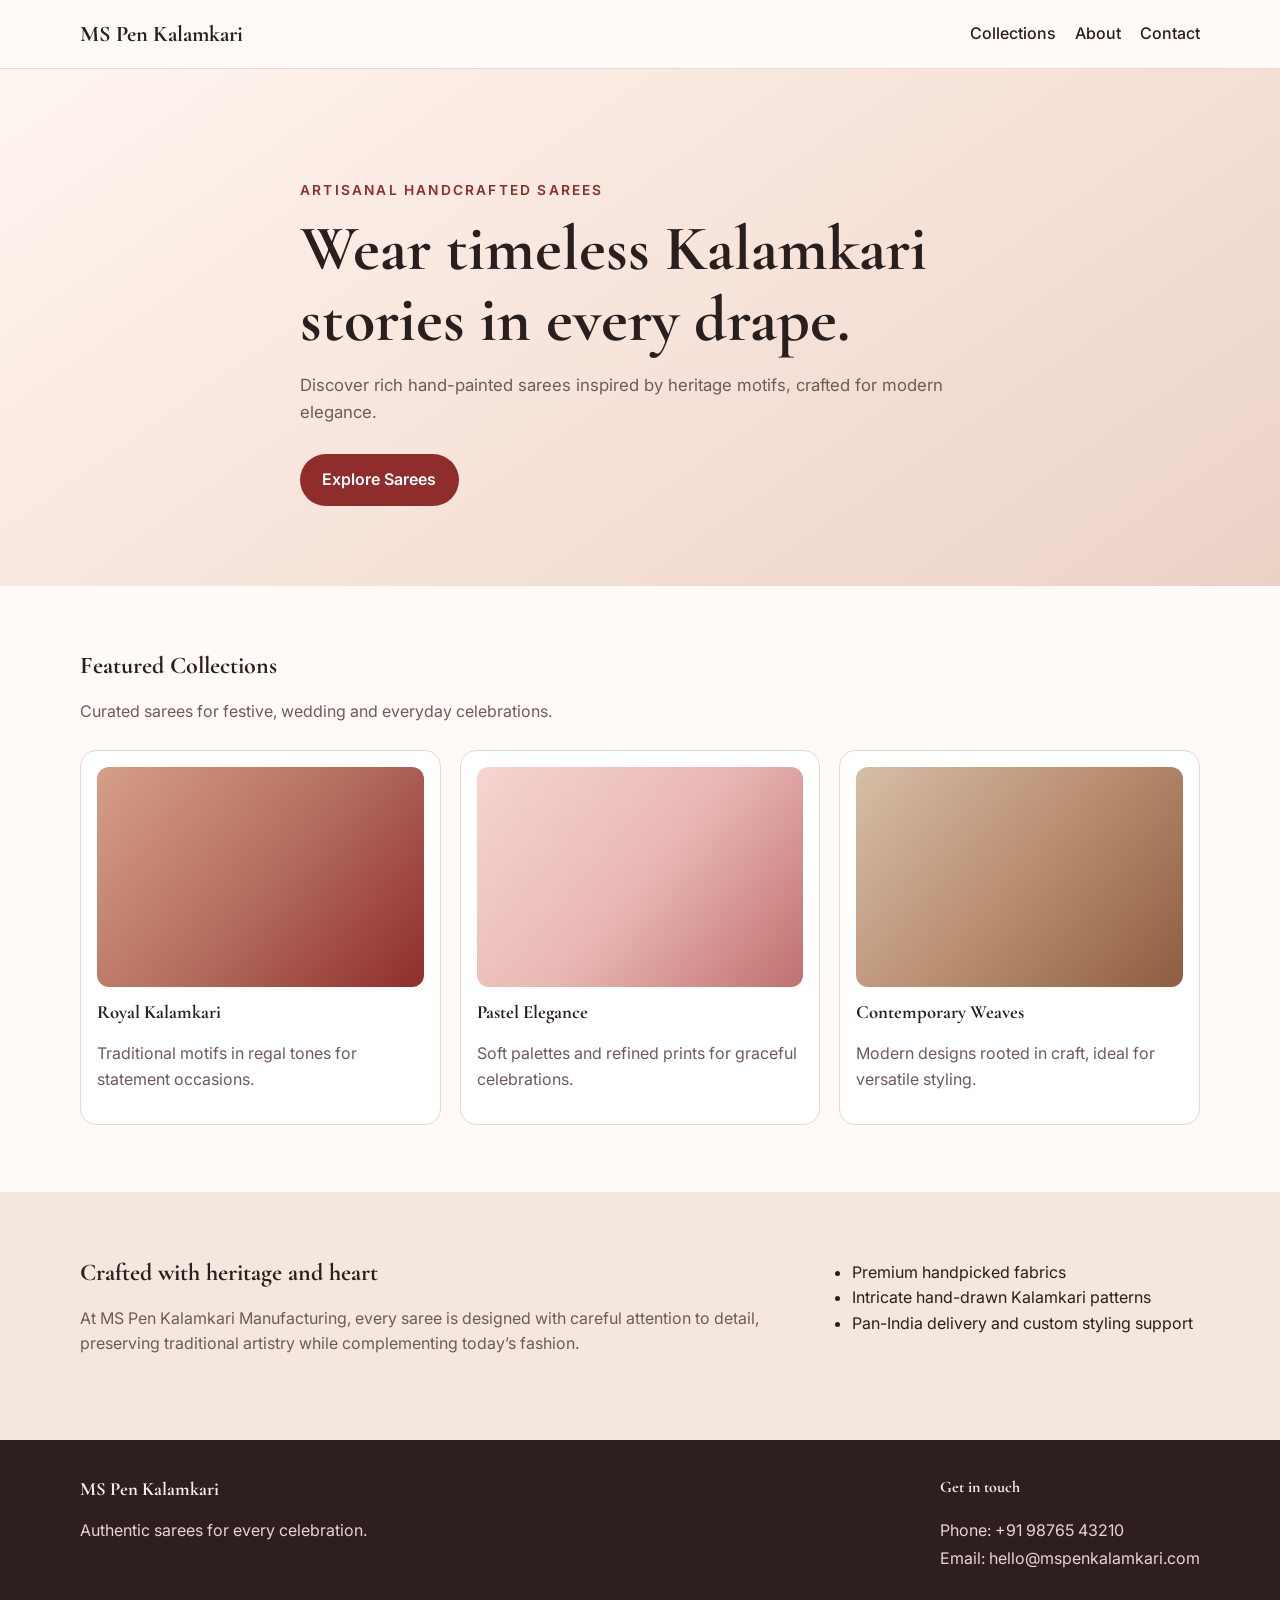
==== index.html @ ba15cd96 "Add responsive sarees website landing page Agent-Logs-Url: https://github.com/reddyprasade/Ms-Pen-Ka" ====
<!DOCTYPE html>
<html lang="en">
  <head>
    <meta charset="UTF-8" />
    <meta name="viewport" content="width=device-width, initial-scale=1.0" />
    <title>MS Pen Kalamkari Sarees</title>
    <link rel="preconnect" href="https://fonts.googleapis.com" />
    <link rel="preconnect" href="https://fonts.gstatic.com" crossorigin />
    <link
      href="https://fonts.googleapis.com/css2?family=Cormorant+Garamond:wght@500;700&family=Inter:wght@400;500;600&display=swap"
      rel="stylesheet"
    />
    <link rel="stylesheet" href="styles.css" />
  </head>
  <body>
    <header class="topbar">
      <div class="container nav">
        <a class="brand" href="#">MS Pen Kalamkari</a>
        <nav>
          <a href="#collections">Collections</a>
          <a href="#about">About</a>
          <a href="#contact">Contact</a>
        </nav>
      </div>
    </header>

    <main>
      <section class="hero">
        <div class="container hero-content">
          <p class="eyebrow">Artisanal Handcrafted Sarees</p>
          <h1>Wear timeless Kalamkari stories in every drape.</h1>
          <p class="hero-copy">
            Discover rich hand-painted sarees inspired by heritage motifs, crafted for modern elegance.
          </p>
          <a href="#collections" class="btn">Explore Sarees</a>
        </div>
      </section>

      <section id="collections" class="section container">
        <div class="section-head">
          <h2>Featured Collections</h2>
          <p>Curated sarees for festive, wedding and everyday celebrations.</p>
        </div>
        <div class="cards">
          <article class="card">
            <div class="image image-one" aria-hidden="true"></div>
            <h3>Royal Kalamkari</h3>
            <p>Traditional motifs in regal tones for statement occasions.</p>
          </article>
          <article class="card">
            <div class="image image-two" aria-hidden="true"></div>
            <h3>Pastel Elegance</h3>
            <p>Soft palettes and refined prints for graceful celebrations.</p>
          </article>
          <article class="card">
            <div class="image image-three" aria-hidden="true"></div>
            <h3>Contemporary Weaves</h3>
            <p>Modern designs rooted in craft, ideal for versatile styling.</p>
          </article>
        </div>
      </section>

      <section id="about" class="section about">
        <div class="container about-grid">
          <div>
            <h2>Crafted with heritage and heart</h2>
            <p>
              At MS Pen Kalamkari Manufacturing, every saree is designed with careful attention to detail,
              preserving traditional artistry while complementing today’s fashion.
            </p>
          </div>
          <ul>
            <li>Premium handpicked fabrics</li>
            <li>Intricate hand-drawn Kalamkari patterns</li>
            <li>Pan-India delivery and custom styling support</li>
          </ul>
        </div>
      </section>
    </main>

    <footer id="contact" class="footer">
      <div class="container footer-grid">
        <div>
          <h3>MS Pen Kalamkari</h3>
          <p>Authentic sarees for every celebration.</p>
        </div>
        <div>
          <h4>Get in touch</h4>
          <p>Phone: +91 98765 43210</p>
          <p>Email: hello@mspenkalamkari.com</p>
        </div>
      </div>
    </footer>
  </body>
</html>
---- styles.css ----
:root {
  --bg: #fffaf7;
  --text: #2a1f1f;
  --muted: #6e5a5a;
  --accent: #8f2d2d;
  --accent-soft: #f4e7de;
  --surface: #ffffff;
  --border: #ead8ce;
}

* {
  box-sizing: border-box;
}

body {
  margin: 0;
  font-family: "Inter", sans-serif;
  color: var(--text);
  background: var(--bg);
  line-height: 1.6;
}

h1,
h2,
h3,
h4 {
  font-family: "Cormorant Garamond", serif;
  line-height: 1.1;
  margin-top: 0;
}

.container {
  width: min(1120px, 92vw);
  margin: 0 auto;
}

.topbar {
  position: sticky;
  top: 0;
  z-index: 10;
  background: rgba(255, 250, 247, 0.95);
  border-bottom: 1px solid var(--border);
  backdrop-filter: blur(6px);
}

.nav {
  display: flex;
  justify-content: space-between;
  align-items: center;
  padding: 1rem 0;
}

.brand {
  color: var(--text);
  font-family: "Cormorant Garamond", serif;
  font-size: 1.4rem;
  font-weight: 700;
  text-decoration: none;
}

nav {
  display: flex;
  gap: 1.2rem;
}

nav a {
  color: var(--text);
  text-decoration: none;
  font-weight: 500;
}

.hero {
  padding: 6rem 0 5rem;
  background: linear-gradient(145deg, #fef5ef, #f6e2d9 55%, #ebd2c5 100%);
}

.hero-content {
  max-width: 680px;
}

.eyebrow {
  font-size: 0.86rem;
  text-transform: uppercase;
  letter-spacing: 0.16em;
  color: var(--accent);
  font-weight: 600;
}

h1 {
  font-size: clamp(2.2rem, 5vw, 4rem);
  margin: 0.7rem 0 1rem;
}

.hero-copy {
  color: var(--muted);
  font-size: 1.05rem;
  margin-bottom: 1.8rem;
}

.btn {
  display: inline-block;
  padding: 0.8rem 1.4rem;
  border-radius: 999px;
  text-decoration: none;
  color: #fff;
  background: var(--accent);
  font-weight: 600;
}

.section {
  padding: 4.2rem 0;
}

.section-head {
  margin-bottom: 1.6rem;
}

.section-head p {
  color: var(--muted);
}

.cards {
  display: grid;
  grid-template-columns: repeat(3, minmax(0, 1fr));
  gap: 1.2rem;
}

.card {
  background: var(--surface);
  border: 1px solid var(--border);
  border-radius: 16px;
  padding: 1rem;
}

.image {
  height: 220px;
  border-radius: 12px;
  margin-bottom: 0.9rem;
}

.image-one {
  background: linear-gradient(130deg, #d69f87, #b56f5f, #8f2d2d);
}

.image-two {
  background: linear-gradient(130deg, #f6d5d0, #e9b8b4, #c0706f);
}

.image-three {
  background: linear-gradient(130deg, #d5bfa7, #ba8e71, #8d5d42);
}

.card p,
.about p {
  color: var(--muted);
}

.about {
  background: var(--accent-soft);
}

.about-grid {
  display: grid;
  grid-template-columns: 2fr 1fr;
  gap: 1.4rem;
  align-items: start;
}

.about ul {
  margin: 0;
  padding-left: 1.1rem;
}

.footer {
  background: #2d1f1f;
  color: #f7ece8;
  padding: 2.4rem 0;
}

.footer-grid {
  display: flex;
  justify-content: space-between;
  gap: 1.2rem;
  flex-wrap: wrap;
}

.footer p {
  margin: 0.2rem 0;
  color: #e7d6cf;
}

@media (max-width: 900px) {
  .cards {
    grid-template-columns: 1fr 1fr;
  }

  .about-grid {
    grid-template-columns: 1fr;
  }
}

@media (max-width: 640px) {
  nav {
    display: none;
  }

  .hero {
    padding-top: 4.5rem;
  }

  .cards {
    grid-template-columns: 1fr;
  }
}
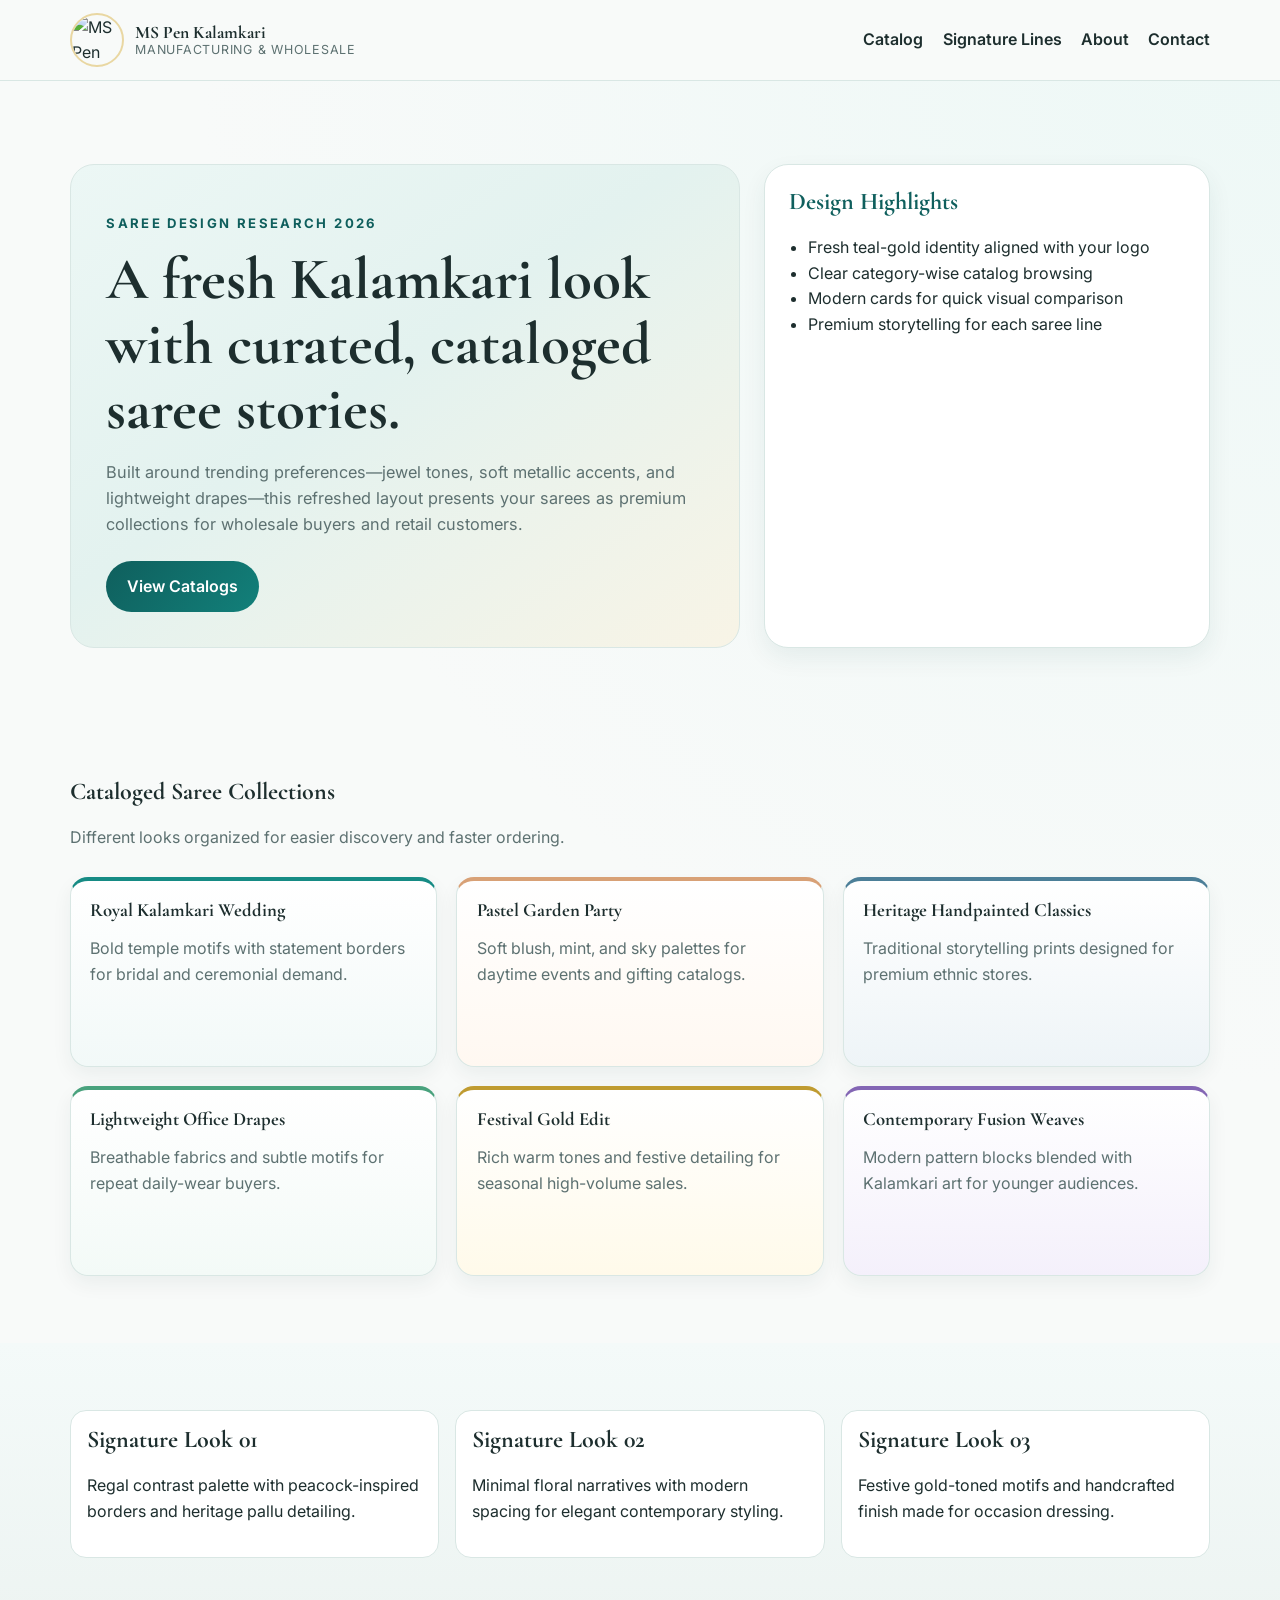
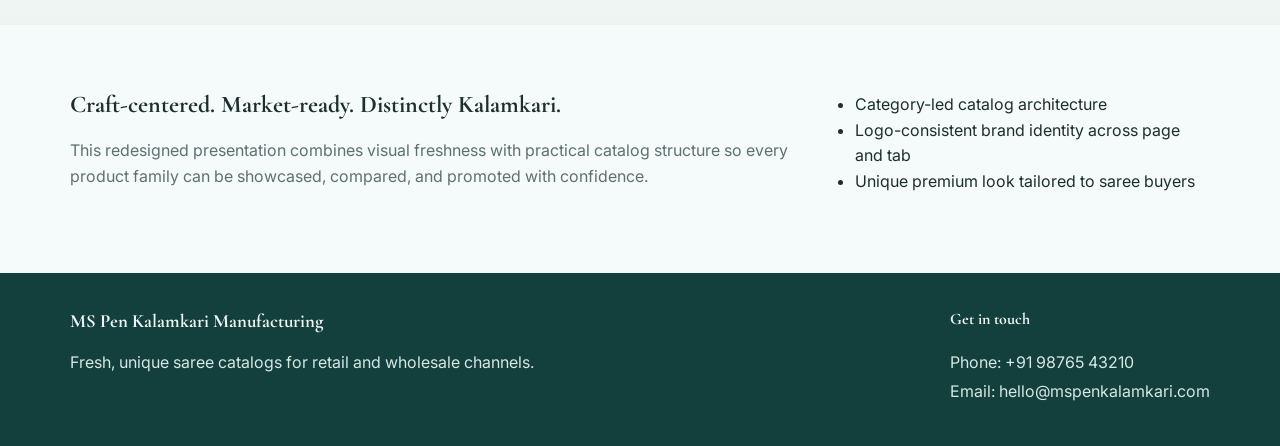
==== commit 4cf151f2: "Redesign saree site with fresh catalog layout and logo branding Agent-Logs-Url: https://github.com/r" ====
--- a/index.html
+++ b/index.html
@@ -3,11 +3,16 @@
   <head>
     <meta charset="UTF-8" />
     <meta name="viewport" content="width=device-width, initial-scale=1.0" />
-    <title>MS Pen Kalamkari Sarees</title>
+    <title>MS Pen Kalamkari Sarees | Fresh Collections</title>
+    <link
+      rel="icon"
+      type="image/jpeg"
+      href="https://github.com/user-attachments/assets/5337e87d-ab14-43e0-a8be-06f74f90f3f9"
+    />
     <link rel="preconnect" href="https://fonts.googleapis.com" />
     <link rel="preconnect" href="https://fonts.gstatic.com" crossorigin />
     <link
-      href="https://fonts.googleapis.com/css2?family=Cormorant+Garamond:wght@500;700&family=Inter:wght@400;500;600&display=swap"
+      href="https://fonts.googleapis.com/css2?family=Cormorant+Garamond:wght@500;700&family=Inter:wght@400;500;600;700&display=swap"
       rel="stylesheet"
     />
     <link rel="stylesheet" href="styles.css" />
@@ -15,9 +20,19 @@
   <body>
     <header class="topbar">
       <div class="container nav">
-        <a class="brand" href="#">MS Pen Kalamkari</a>
+        <a class="brand" href="#">
+          <img
+            src="https://github.com/user-attachments/assets/5337e87d-ab14-43e0-a8be-06f74f90f3f9"
+            alt="MS Pen Kalamkari logo"
+          />
+          <span>
+            <strong>MS Pen Kalamkari</strong>
+            <small>Manufacturing & Wholesale</small>
+          </span>
+        </a>
         <nav>
-          <a href="#collections">Collections</a>
+          <a href="#collections">Catalog</a>
+          <a href="#signature">Signature Lines</a>
           <a href="#about">About</a>
           <a href="#contact">Contact</a>
         </nav>
@@ -26,36 +41,75 @@
 
     <main>
       <section class="hero">
-        <div class="container hero-content">
-          <p class="eyebrow">Artisanal Handcrafted Sarees</p>
-          <h1>Wear timeless Kalamkari stories in every drape.</h1>
-          <p class="hero-copy">
-            Discover rich hand-painted sarees inspired by heritage motifs, crafted for modern elegance.
-          </p>
-          <a href="#collections" class="btn">Explore Sarees</a>
+        <div class="container hero-grid">
+          <div class="hero-copy-block">
+            <p class="eyebrow">Saree Design Research 2026</p>
+            <h1>A fresh Kalamkari look with curated, cataloged saree stories.</h1>
+            <p class="hero-copy">
+              Built around trending preferences—jewel tones, soft metallic accents, and lightweight drapes—this
+              refreshed layout presents your sarees as premium collections for wholesale buyers and retail customers.
+            </p>
+            <a href="#collections" class="btn">View Catalogs</a>
+          </div>
+          <aside class="trend-panel" aria-label="Design trend highlights">
+            <h2>Design Highlights</h2>
+            <ul>
+              <li>Fresh teal-gold identity aligned with your logo</li>
+              <li>Clear category-wise catalog browsing</li>
+              <li>Modern cards for quick visual comparison</li>
+              <li>Premium storytelling for each saree line</li>
+            </ul>
+          </aside>
         </div>
       </section>
 
       <section id="collections" class="section container">
         <div class="section-head">
-          <h2>Featured Collections</h2>
-          <p>Curated sarees for festive, wedding and everyday celebrations.</p>
+          <h2>Cataloged Saree Collections</h2>
+          <p>Different looks organized for easier discovery and faster ordering.</p>
         </div>
+
         <div class="cards">
-          <article class="card">
-            <div class="image image-one" aria-hidden="true"></div>
-            <h3>Royal Kalamkari</h3>
-            <p>Traditional motifs in regal tones for statement occasions.</p>
+          <article class="card card-royal">
+            <h3>Royal Kalamkari Wedding</h3>
+            <p>Bold temple motifs with statement borders for bridal and ceremonial demand.</p>
           </article>
-          <article class="card">
-            <div class="image image-two" aria-hidden="true"></div>
-            <h3>Pastel Elegance</h3>
-            <p>Soft palettes and refined prints for graceful celebrations.</p>
+          <article class="card card-pastel">
+            <h3>Pastel Garden Party</h3>
+            <p>Soft blush, mint, and sky palettes for daytime events and gifting catalogs.</p>
           </article>
-          <article class="card">
-            <div class="image image-three" aria-hidden="true"></div>
-            <h3>Contemporary Weaves</h3>
-            <p>Modern designs rooted in craft, ideal for versatile styling.</p>
+          <article class="card card-heritage">
+            <h3>Heritage Handpainted Classics</h3>
+            <p>Traditional storytelling prints designed for premium ethnic stores.</p>
+          </article>
+          <article class="card card-office">
+            <h3>Lightweight Office Drapes</h3>
+            <p>Breathable fabrics and subtle motifs for repeat daily-wear buyers.</p>
+          </article>
+          <article class="card card-festival">
+            <h3>Festival Gold Edit</h3>
+            <p>Rich warm tones and festive detailing for seasonal high-volume sales.</p>
+          </article>
+          <article class="card card-fusion">
+            <h3>Contemporary Fusion Weaves</h3>
+            <p>Modern pattern blocks blended with Kalamkari art for younger audiences.</p>
+          </article>
+        </div>
+      </section>
+
+      <section id="signature" class="section signature">
+        <div class="container signature-grid">
+          <article>
+            <h2>Signature Look 01</h2>
+            <p>Regal contrast palette with peacock-inspired borders and heritage pallu detailing.</p>
+          </article>
+          <article>
+            <h2>Signature Look 02</h2>
+            <p>Minimal floral narratives with modern spacing for elegant contemporary styling.</p>
+          </article>
+          <article>
+            <h2>Signature Look 03</h2>
+            <p>Festive gold-toned motifs and handcrafted finish made for occasion dressing.</p>
           </article>
         </div>
       </section>
@@ -63,16 +117,16 @@
       <section id="about" class="section about">
         <div class="container about-grid">
           <div>
-            <h2>Crafted with heritage and heart</h2>
+            <h2>Craft-centered. Market-ready. Distinctly Kalamkari.</h2>
             <p>
-              At MS Pen Kalamkari Manufacturing, every saree is designed with careful attention to detail,
-              preserving traditional artistry while complementing today’s fashion.
+              This redesigned presentation combines visual freshness with practical catalog structure so every product
+              family can be showcased, compared, and promoted with confidence.
             </p>
           </div>
           <ul>
-            <li>Premium handpicked fabrics</li>
-            <li>Intricate hand-drawn Kalamkari patterns</li>
-            <li>Pan-India delivery and custom styling support</li>
+            <li>Category-led catalog architecture</li>
+            <li>Logo-consistent brand identity across page and tab</li>
+            <li>Unique premium look tailored to saree buyers</li>
           </ul>
         </div>
       </section>
@@ -81,8 +135,8 @@
     <footer id="contact" class="footer">
       <div class="container footer-grid">
         <div>
-          <h3>MS Pen Kalamkari</h3>
-          <p>Authentic sarees for every celebration.</p>
+          <h3>MS Pen Kalamkari Manufacturing</h3>
+          <p>Fresh, unique saree catalogs for retail and wholesale channels.</p>
         </div>
         <div>
           <h4>Get in touch</h4>
--- a/styles.css
+++ b/styles.css
@@ -1,11 +1,13 @@
 :root {
-  --bg: #fffaf7;
-  --text: #2a1f1f;
-  --muted: #6e5a5a;
-  --accent: #8f2d2d;
-  --accent-soft: #f4e7de;
+  --bg: #f8faf9;
+  --text: #1d2e2e;
+  --muted: #5d7171;
+  --accent: #12807a;
+  --accent-dark: #0f5f5d;
+  --gold: #bf9b30;
+  --gold-soft: #e9d7a2;
   --surface: #ffffff;
-  --border: #ead8ce;
+  --border: #d9e7e4;
 }
 
 * {
@@ -16,7 +18,7 @@
   margin: 0;
   font-family: "Inter", sans-serif;
   color: var(--text);
-  background: var(--bg);
+  background: radial-gradient(circle at top right, #edf8f6 0%, var(--bg) 45%);
   line-height: 1.6;
 }
 
@@ -30,7 +32,7 @@
 }
 
 .container {
-  width: min(1120px, 92vw);
+  width: min(1140px, 92vw);
   margin: 0 auto;
 }
 
@@ -38,24 +40,51 @@
   position: sticky;
   top: 0;
   z-index: 10;
-  background: rgba(255, 250, 247, 0.95);
+  background: rgba(248, 250, 249, 0.96);
   border-bottom: 1px solid var(--border);
-  backdrop-filter: blur(6px);
+  backdrop-filter: blur(8px);
 }
 
 .nav {
   display: flex;
   justify-content: space-between;
   align-items: center;
-  padding: 1rem 0;
+  gap: 1.5rem;
+  padding: 0.8rem 0;
 }
 
 .brand {
   color: var(--text);
+  display: inline-flex;
+  align-items: center;
+  gap: 0.7rem;
+  text-decoration: none;
+}
+
+.brand img {
+  width: 54px;
+  height: 54px;
+  border-radius: 50%;
+  object-fit: cover;
+  border: 2px solid var(--gold-soft);
+}
+
+.brand span {
+  display: flex;
+  flex-direction: column;
+  line-height: 1.15;
+}
+
+.brand strong {
+  font-size: 1.1rem;
   font-family: "Cormorant Garamond", serif;
-  font-size: 1.4rem;
-  font-weight: 700;
-  text-decoration: none;
+}
+
+.brand small {
+  color: var(--muted);
+  font-size: 0.78rem;
+  letter-spacing: 0.06em;
+  text-transform: uppercase;
 }
 
 nav {
@@ -66,45 +95,71 @@
 nav a {
   color: var(--text);
   text-decoration: none;
-  font-weight: 500;
+  font-weight: 600;
 }
 
 .hero {
-  padding: 6rem 0 5rem;
-  background: linear-gradient(145deg, #fef5ef, #f6e2d9 55%, #ebd2c5 100%);
-}
-
-.hero-content {
-  max-width: 680px;
+  padding: 5.2rem 0 4rem;
+}
+
+.hero-grid {
+  display: grid;
+  grid-template-columns: 1.5fr 1fr;
+  gap: 1.5rem;
+  align-items: stretch;
+}
+
+.hero-copy-block {
+  background: linear-gradient(145deg, #ecf7f5 0%, #e3f2ef 45%, #f8f4e6 100%);
+  border: 1px solid var(--border);
+  border-radius: 24px;
+  padding: clamp(1.3rem, 3.5vw, 2.2rem);
 }
 
 .eyebrow {
-  font-size: 0.86rem;
+  font-size: 0.82rem;
   text-transform: uppercase;
-  letter-spacing: 0.16em;
-  color: var(--accent);
-  font-weight: 600;
+  letter-spacing: 0.18em;
+  color: var(--accent-dark);
+  font-weight: 700;
 }
 
 h1 {
-  font-size: clamp(2.2rem, 5vw, 4rem);
+  font-size: clamp(2.1rem, 5vw, 3.7rem);
   margin: 0.7rem 0 1rem;
 }
 
 .hero-copy {
   color: var(--muted);
-  font-size: 1.05rem;
-  margin-bottom: 1.8rem;
+  font-size: 1.02rem;
+  margin-bottom: 1.5rem;
 }
 
 .btn {
   display: inline-block;
-  padding: 0.8rem 1.4rem;
+  padding: 0.78rem 1.3rem;
   border-radius: 999px;
   text-decoration: none;
   color: #fff;
-  background: var(--accent);
+  background: linear-gradient(130deg, var(--accent-dark), var(--accent));
   font-weight: 600;
+}
+
+.trend-panel {
+  background: var(--surface);
+  border: 1px solid var(--border);
+  border-radius: 24px;
+  padding: 1.5rem;
+  box-shadow: 0 10px 25px rgba(19, 68, 67, 0.07);
+}
+
+.trend-panel h2 {
+  color: var(--accent-dark);
+}
+
+.trend-panel ul {
+  margin: 0;
+  padding-left: 1.2rem;
 }
 
 .section {
@@ -128,26 +183,14 @@
 .card {
   background: var(--surface);
   border: 1px solid var(--border);
-  border-radius: 16px;
-  padding: 1rem;
-}
-
-.image {
-  height: 220px;
-  border-radius: 12px;
-  margin-bottom: 0.9rem;
-}
-
-.image-one {
-  background: linear-gradient(130deg, #d69f87, #b56f5f, #8f2d2d);
-}
-
-.image-two {
-  background: linear-gradient(130deg, #f6d5d0, #e9b8b4, #c0706f);
-}
-
-.image-three {
-  background: linear-gradient(130deg, #d5bfa7, #ba8e71, #8d5d42);
+  border-radius: 18px;
+  padding: 1.2rem;
+  min-height: 190px;
+  box-shadow: 0 8px 20px rgba(13, 45, 45, 0.06);
+}
+
+.card h3 {
+  margin-bottom: 0.6rem;
 }
 
 .card p,
@@ -155,8 +198,55 @@
   color: var(--muted);
 }
 
+.card-royal {
+  background: linear-gradient(180deg, #ffffff 0%, #f2f9f8 100%);
+  border-top: 4px solid #168b84;
+}
+
+.card-pastel {
+  background: linear-gradient(180deg, #ffffff 0%, #fff8f1 100%);
+  border-top: 4px solid #d8a176;
+}
+
+.card-heritage {
+  background: linear-gradient(180deg, #ffffff 0%, #eef4f7 100%);
+  border-top: 4px solid #4c7f98;
+}
+
+.card-office {
+  background: linear-gradient(180deg, #ffffff 0%, #f3faf7 100%);
+  border-top: 4px solid #49a27d;
+}
+
+.card-festival {
+  background: linear-gradient(180deg, #ffffff 0%, #fffaea 100%);
+  border-top: 4px solid var(--gold);
+}
+
+.card-fusion {
+  background: linear-gradient(180deg, #ffffff 0%, #f4f0fb 100%);
+  border-top: 4px solid #8366b4;
+}
+
+.signature {
+  background: linear-gradient(180deg, #f4faf9 0%, #edf4f2 100%);
+}
+
+.signature-grid {
+  display: grid;
+  grid-template-columns: repeat(3, minmax(0, 1fr));
+  gap: 1rem;
+}
+
+.signature-grid article {
+  background: #fff;
+  border-radius: 16px;
+  border: 1px solid var(--border);
+  padding: 1rem;
+}
+
 .about {
-  background: var(--accent-soft);
+  background: #f5fbfa;
 }
 
 .about-grid {
@@ -172,8 +262,8 @@
 }
 
 .footer {
-  background: #2d1f1f;
-  color: #f7ece8;
+  background: #133f3d;
+  color: #ecf7f5;
   padding: 2.4rem 0;
 }
 
@@ -186,12 +276,18 @@
 
 .footer p {
   margin: 0.2rem 0;
-  color: #e7d6cf;
-}
-
-@media (max-width: 900px) {
-  .cards {
+  color: #d5e8e4;
+}
+
+@media (max-width: 960px) {
+  .hero-grid,
+  .cards,
+  .signature-grid {
     grid-template-columns: 1fr 1fr;
+  }
+
+  .hero-copy-block {
+    grid-column: span 2;
   }
 
   .about-grid {
@@ -199,16 +295,31 @@
   }
 }
 
-@media (max-width: 640px) {
+@media (max-width: 680px) {
   nav {
     display: none;
   }
 
   .hero {
-    padding-top: 4.5rem;
-  }
-
-  .cards {
+    padding-top: 4rem;
+  }
+
+  .hero-grid,
+  .cards,
+  .signature-grid {
     grid-template-columns: 1fr;
   }
-}
+
+  .hero-copy-block {
+    grid-column: auto;
+  }
+
+  .brand img {
+    width: 46px;
+    height: 46px;
+  }
+
+  .brand strong {
+    font-size: 0.98rem;
+  }
+}
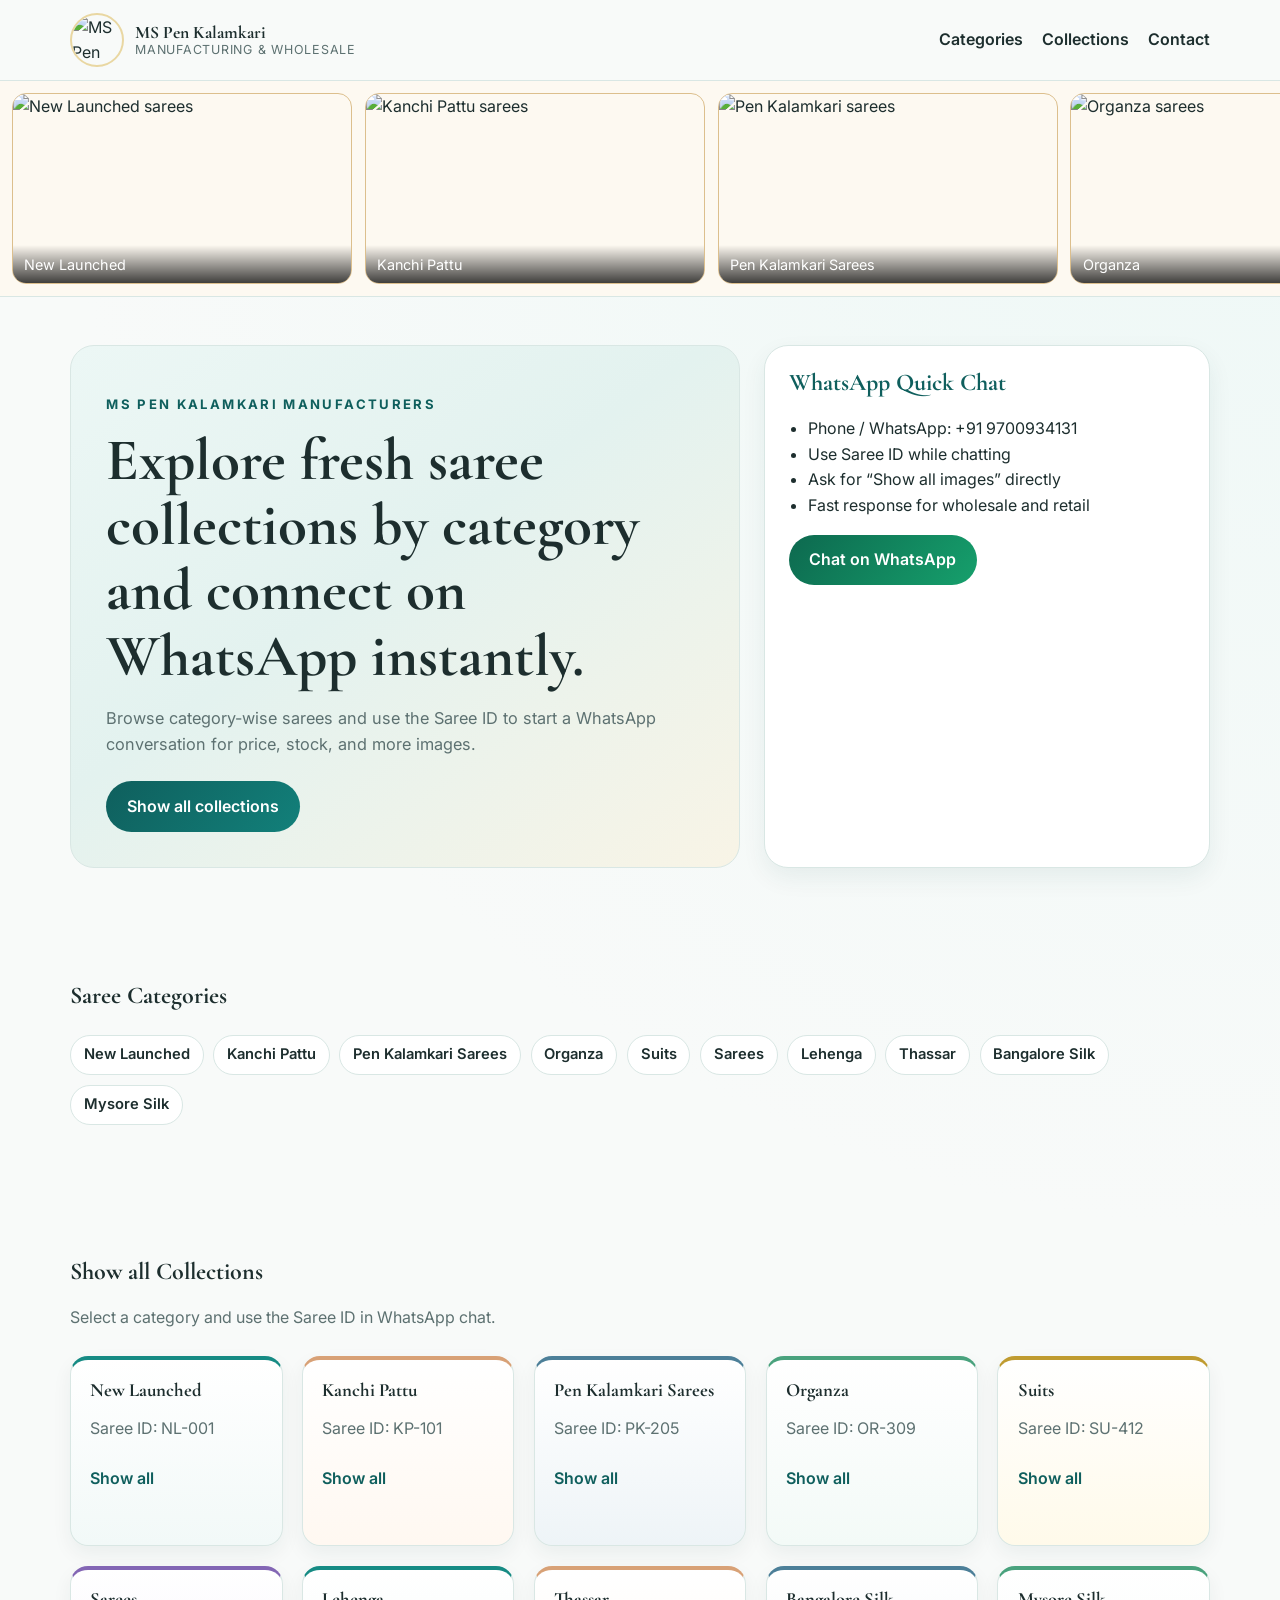
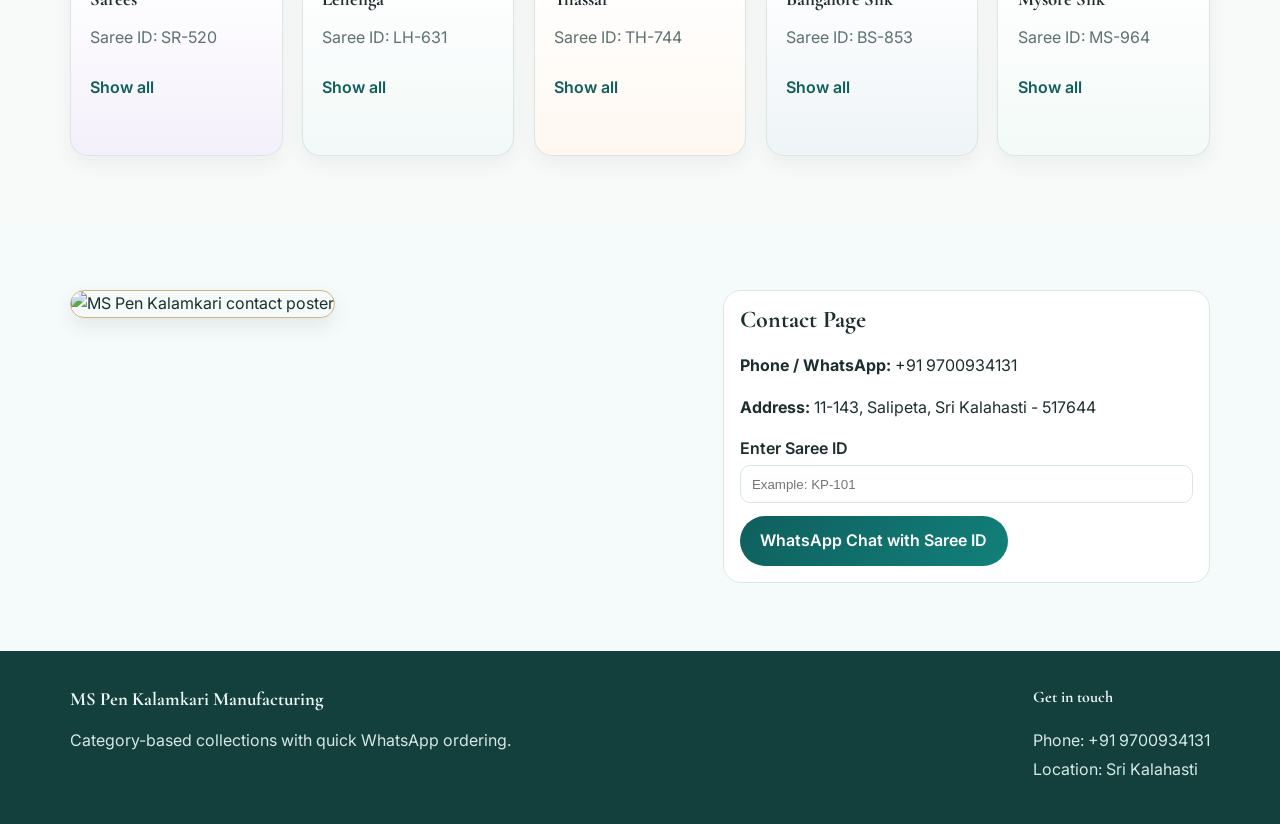
==== commit 3b3d8cc2: "Refine WhatsApp fallback and responsive card/slider styles Agent-Logs-Url: https://github.com/reddyp" ====
--- a/index.html
+++ b/index.html
@@ -31,119 +31,236 @@
           </span>
         </a>
         <nav>
-          <a href="#collections">Catalog</a>
-          <a href="#signature">Signature Lines</a>
-          <a href="#about">About</a>
+          <a href="#categories">Categories</a>
+          <a href="#collections">Collections</a>
           <a href="#contact">Contact</a>
         </nav>
       </div>
     </header>
 
+    <section class="slider-strip" aria-label="Saree category highlights">
+      <div class="slider-track">
+        <figure class="slide">
+          <img src="Images/new-launched/cover.svg" alt="New Launched sarees" />
+          <figcaption>New Launched</figcaption>
+        </figure>
+        <figure class="slide">
+          <img src="Images/kanchi-pattu/cover.svg" alt="Kanchi Pattu sarees" />
+          <figcaption>Kanchi Pattu</figcaption>
+        </figure>
+        <figure class="slide">
+          <img src="Images/pen-kalamkari-sarees/cover.svg" alt="Pen Kalamkari sarees" />
+          <figcaption>Pen Kalamkari Sarees</figcaption>
+        </figure>
+        <figure class="slide">
+          <img src="Images/organza/cover.svg" alt="Organza sarees" />
+          <figcaption>Organza</figcaption>
+        </figure>
+        <figure class="slide">
+          <img src="Images/suits/cover.svg" alt="Suits collection" />
+          <figcaption>Suits</figcaption>
+        </figure>
+        <figure class="slide">
+          <img src="Images/sarees/cover.svg" alt="Sarees collection" />
+          <figcaption>Sarees</figcaption>
+        </figure>
+        <figure class="slide">
+          <img src="Images/lehenga/cover.svg" alt="Lehenga collection" />
+          <figcaption>Lehenga</figcaption>
+        </figure>
+        <figure class="slide">
+          <img src="Images/thassar/cover.svg" alt="Thassar collection" />
+          <figcaption>Thassar</figcaption>
+        </figure>
+        <figure class="slide">
+          <img src="Images/bangalore-silk/cover.svg" alt="Bangalore silk collection" />
+          <figcaption>Bangalore Silk</figcaption>
+        </figure>
+        <figure class="slide">
+          <img src="Images/mysore-silk/cover.svg" alt="Mysore silk collection" />
+          <figcaption>Mysore Silk</figcaption>
+        </figure>
+      </div>
+    </section>
+
     <main>
       <section class="hero">
         <div class="container hero-grid">
           <div class="hero-copy-block">
-            <p class="eyebrow">Saree Design Research 2026</p>
-            <h1>A fresh Kalamkari look with curated, cataloged saree stories.</h1>
+            <p class="eyebrow">MS Pen Kalamkari Manufacturers</p>
+            <h1>Explore fresh saree collections by category and connect on WhatsApp instantly.</h1>
             <p class="hero-copy">
-              Built around trending preferences—jewel tones, soft metallic accents, and lightweight drapes—this
-              refreshed layout presents your sarees as premium collections for wholesale buyers and retail customers.
+              Browse category-wise sarees and use the Saree ID to start a WhatsApp conversation for price, stock,
+              and more images.
             </p>
-            <a href="#collections" class="btn">View Catalogs</a>
+            <a href="#collections" class="btn">Show all collections</a>
           </div>
           <aside class="trend-panel" aria-label="Design trend highlights">
-            <h2>Design Highlights</h2>
+            <h2>WhatsApp Quick Chat</h2>
             <ul>
-              <li>Fresh teal-gold identity aligned with your logo</li>
-              <li>Clear category-wise catalog browsing</li>
-              <li>Modern cards for quick visual comparison</li>
-              <li>Premium storytelling for each saree line</li>
+              <li>Phone / WhatsApp: +91 9700934131</li>
+              <li>Use Saree ID while chatting</li>
+              <li>Ask for “Show all images” directly</li>
+              <li>Fast response for wholesale and retail</li>
             </ul>
+            <a
+              class="btn btn-secondary"
+              href="https://wa.me/919700934131?text=Hello%20MS%20Pen%20Kalamkari%2C%20please%20share%20details%20for%20Saree%20ID%20%3A%20"
+              target="_blank"
+              rel="noopener noreferrer"
+              >Chat on WhatsApp</a
+            >
           </aside>
+        </div>
+      </section>
+
+      <section id="categories" class="section container">
+        <div class="section-head">
+          <h2>Saree Categories</h2>
+        </div>
+        <div class="category-list" aria-label="Saree categories">
+          <span>New Launched</span>
+          <span>Kanchi Pattu</span>
+          <span>Pen Kalamkari Sarees</span>
+          <span>Organza</span>
+          <span>Suits</span>
+          <span>Sarees</span>
+          <span>Lehenga</span>
+          <span>Thassar</span>
+          <span>Bangalore Silk</span>
+          <span>Mysore Silk</span>
         </div>
       </section>
 
       <section id="collections" class="section container">
         <div class="section-head">
-          <h2>Cataloged Saree Collections</h2>
-          <p>Different looks organized for easier discovery and faster ordering.</p>
+          <h2>Show all Collections</h2>
+          <p>Select a category and use the Saree ID in WhatsApp chat.</p>
         </div>
 
         <div class="cards">
           <article class="card card-royal">
-            <h3>Royal Kalamkari Wedding</h3>
-            <p>Bold temple motifs with statement borders for bridal and ceremonial demand.</p>
+            <h3>New Launched</h3>
+            <p>Saree ID: NL-001</p>
+            <a class="show-all-btn whatsapp-item" href="#" data-saree-id="NL-001">Show all</a>
           </article>
           <article class="card card-pastel">
-            <h3>Pastel Garden Party</h3>
-            <p>Soft blush, mint, and sky palettes for daytime events and gifting catalogs.</p>
+            <h3>Kanchi Pattu</h3>
+            <p>Saree ID: KP-101</p>
+            <a class="show-all-btn whatsapp-item" href="#" data-saree-id="KP-101">Show all</a>
           </article>
           <article class="card card-heritage">
-            <h3>Heritage Handpainted Classics</h3>
-            <p>Traditional storytelling prints designed for premium ethnic stores.</p>
+            <h3>Pen Kalamkari Sarees</h3>
+            <p>Saree ID: PK-205</p>
+            <a class="show-all-btn whatsapp-item" href="#" data-saree-id="PK-205">Show all</a>
           </article>
           <article class="card card-office">
-            <h3>Lightweight Office Drapes</h3>
-            <p>Breathable fabrics and subtle motifs for repeat daily-wear buyers.</p>
+            <h3>Organza</h3>
+            <p>Saree ID: OR-309</p>
+            <a class="show-all-btn whatsapp-item" href="#" data-saree-id="OR-309">Show all</a>
           </article>
           <article class="card card-festival">
-            <h3>Festival Gold Edit</h3>
-            <p>Rich warm tones and festive detailing for seasonal high-volume sales.</p>
+            <h3>Suits</h3>
+            <p>Saree ID: SU-412</p>
+            <a class="show-all-btn whatsapp-item" href="#" data-saree-id="SU-412">Show all</a>
           </article>
           <article class="card card-fusion">
-            <h3>Contemporary Fusion Weaves</h3>
-            <p>Modern pattern blocks blended with Kalamkari art for younger audiences.</p>
-          </article>
-        </div>
-      </section>
-
-      <section id="signature" class="section signature">
-        <div class="container signature-grid">
-          <article>
-            <h2>Signature Look 01</h2>
-            <p>Regal contrast palette with peacock-inspired borders and heritage pallu detailing.</p>
-          </article>
-          <article>
-            <h2>Signature Look 02</h2>
-            <p>Minimal floral narratives with modern spacing for elegant contemporary styling.</p>
-          </article>
-          <article>
-            <h2>Signature Look 03</h2>
-            <p>Festive gold-toned motifs and handcrafted finish made for occasion dressing.</p>
-          </article>
-        </div>
-      </section>
-
-      <section id="about" class="section about">
-        <div class="container about-grid">
-          <div>
-            <h2>Craft-centered. Market-ready. Distinctly Kalamkari.</h2>
-            <p>
-              This redesigned presentation combines visual freshness with practical catalog structure so every product
-              family can be showcased, compared, and promoted with confidence.
-            </p>
+            <h3>Sarees</h3>
+            <p>Saree ID: SR-520</p>
+            <a class="show-all-btn whatsapp-item" href="#" data-saree-id="SR-520">Show all</a>
+          </article>
+          <article class="card card-royal">
+            <h3>Lehenga</h3>
+            <p>Saree ID: LH-631</p>
+            <a class="show-all-btn whatsapp-item" href="#" data-saree-id="LH-631">Show all</a>
+          </article>
+          <article class="card card-pastel">
+            <h3>Thassar</h3>
+            <p>Saree ID: TH-744</p>
+            <a class="show-all-btn whatsapp-item" href="#" data-saree-id="TH-744">Show all</a>
+          </article>
+          <article class="card card-heritage">
+            <h3>Bangalore Silk</h3>
+            <p>Saree ID: BS-853</p>
+            <a class="show-all-btn whatsapp-item" href="#" data-saree-id="BS-853">Show all</a>
+          </article>
+          <article class="card card-office">
+            <h3>Mysore Silk</h3>
+            <p>Saree ID: MS-964</p>
+            <a class="show-all-btn whatsapp-item" href="#" data-saree-id="MS-964">Show all</a>
+          </article>
+        </div>
+      </section>
+
+      <section id="contact" class="section contact">
+        <div class="container contact-grid">
+          <div class="contact-poster">
+            <img
+              src="https://github.com/user-attachments/assets/4b6928d0-d088-4c84-98f5-eea8b52f5d48"
+              alt="MS Pen Kalamkari contact poster"
+            />
           </div>
-          <ul>
-            <li>Category-led catalog architecture</li>
-            <li>Logo-consistent brand identity across page and tab</li>
-            <li>Unique premium look tailored to saree buyers</li>
-          </ul>
+          <div class="contact-content">
+            <h2>Contact Page</h2>
+            <p><strong>Phone / WhatsApp:</strong> +91 9700934131</p>
+            <p><strong>Address:</strong> 11-143, Salipeta, Sri Kalahasti - 517644</p>
+            <label for="sareeIdInput">Enter Saree ID</label>
+            <input id="sareeIdInput" type="text" placeholder="Example: KP-101" />
+            <a id="whatsappChatLink" class="btn" href="#" target="_blank" rel="noopener noreferrer"
+              >WhatsApp Chat with Saree ID</a
+            >
+          </div>
         </div>
       </section>
     </main>
 
-    <footer id="contact" class="footer">
+    <footer class="footer">
       <div class="container footer-grid">
         <div>
           <h3>MS Pen Kalamkari Manufacturing</h3>
-          <p>Fresh, unique saree catalogs for retail and wholesale channels.</p>
+          <p>Category-based collections with quick WhatsApp ordering.</p>
         </div>
         <div>
           <h4>Get in touch</h4>
-          <p>Phone: +91 98765 43210</p>
-          <p>Email: hello@mspenkalamkari.com</p>
+          <p>Phone: +91 9700934131</p>
+          <p>Location: Sri Kalahasti</p>
         </div>
       </div>
     </footer>
+    <script>
+      const phoneNumber = "919700934131";
+      const sliderTrack = document.querySelector(".slider-track");
+      const sareeIdInput = document.getElementById("sareeIdInput");
+      const whatsappChatLink = document.getElementById("whatsappChatLink");
+      const whatsappItems = document.querySelectorAll(".whatsapp-item");
+
+      if (sliderTrack) {
+        sliderTrack.innerHTML += sliderTrack.innerHTML;
+      }
+
+      const buildWhatsAppLink = (sareeId) => {
+        const message = sareeId
+          ? `Hello MS Pen Kalamkari, please share details and more images for Saree ID: ${sareeId}`
+          : "Hello MS Pen Kalamkari, please share latest collections and show all images.";
+        return `https://wa.me/${phoneNumber}?text=${encodeURIComponent(message)}`;
+      };
+
+      whatsappItems.forEach((item) => {
+        const sareeId = item.dataset.sareeId || "";
+        item.href = buildWhatsAppLink(sareeId);
+        item.target = "_blank";
+        item.rel = "noopener noreferrer";
+      });
+
+      const updateContactWhatsApp = () => {
+        const sareeId = sareeIdInput.value.trim();
+        whatsappChatLink.href = buildWhatsAppLink(sareeId);
+      };
+
+      if (sareeIdInput && whatsappChatLink) {
+        sareeIdInput.addEventListener("input", updateContactWhatsApp);
+        updateContactWhatsApp();
+      }
+    </script>
   </body>
 </html>
--- a/styles.css
+++ b/styles.css
@@ -8,6 +8,7 @@
   --gold-soft: #e9d7a2;
   --surface: #ffffff;
   --border: #d9e7e4;
+  --slider-duration: 45s;
 }
 
 * {
@@ -99,7 +100,7 @@
 }
 
 .hero {
-  padding: 5.2rem 0 4rem;
+  padding: 3rem 0 3rem;
 }
 
 .hero-grid {
@@ -143,6 +144,65 @@
   color: #fff;
   background: linear-gradient(130deg, var(--accent-dark), var(--accent));
   font-weight: 600;
+  border: 0;
+  cursor: pointer;
+}
+
+.btn-secondary {
+  margin-top: 1rem;
+  background: linear-gradient(130deg, #0d694f, #16a06c);
+}
+
+.slider-strip {
+  overflow: hidden;
+  border-bottom: 1px solid var(--border);
+  background: #fdf9f1;
+}
+
+.slider-track {
+  display: flex;
+  gap: 0.8rem;
+  padding: 0.75rem;
+  width: max-content;
+  animation: slideLeft var(--slider-duration) linear infinite;
+}
+
+.slide {
+  margin: 0;
+  position: relative;
+  width: min(340px, 75vw);
+  aspect-ratio: 16 / 9;
+  border-radius: 14px;
+  overflow: hidden;
+  border: 1px solid #dcbf8d;
+}
+
+.slide img {
+  width: 100%;
+  height: 100%;
+  object-fit: cover;
+  display: block;
+}
+
+.slide figcaption {
+  position: absolute;
+  left: 0;
+  right: 0;
+  bottom: 0;
+  margin: 0;
+  padding: 0.45rem 0.7rem;
+  font-size: 0.9rem;
+  color: #fff;
+  background: linear-gradient(180deg, transparent, rgba(0, 0, 0, 0.75));
+}
+
+@keyframes slideLeft {
+  from {
+    transform: translateX(0);
+  }
+  to {
+    transform: translateX(-50%);
+  }
 }
 
 .trend-panel {
@@ -176,7 +236,7 @@
 
 .cards {
   display: grid;
-  grid-template-columns: repeat(3, minmax(0, 1fr));
+  grid-template-columns: repeat(auto-fit, minmax(190px, 1fr));
   gap: 1.2rem;
 }
 
@@ -196,6 +256,31 @@
 .card p,
 .about p {
   color: var(--muted);
+}
+
+.show-all-btn {
+  margin-top: 0.5rem;
+  display: inline-flex;
+  align-items: center;
+  gap: 0.3rem;
+  text-decoration: none;
+  font-weight: 600;
+  color: var(--accent-dark);
+}
+
+.category-list {
+  display: flex;
+  flex-wrap: wrap;
+  gap: 0.6rem;
+}
+
+.category-list span {
+  padding: 0.45rem 0.8rem;
+  border: 1px solid var(--border);
+  border-radius: 999px;
+  background: #fff;
+  font-size: 0.92rem;
+  font-weight: 600;
 }
 
 .card-royal {
@@ -261,6 +346,45 @@
   padding-left: 1.1rem;
 }
 
+.contact {
+  background: #f5fbfa;
+}
+
+.contact-grid {
+  display: grid;
+  grid-template-columns: 1.3fr 1fr;
+  gap: 1.2rem;
+  align-items: start;
+}
+
+.contact-poster img {
+  width: 100%;
+  border-radius: 18px;
+  border: 1px solid #d7b27c;
+  box-shadow: 0 8px 20px rgba(0, 0, 0, 0.08);
+}
+
+.contact-content {
+  background: #fff;
+  border: 1px solid var(--border);
+  border-radius: 18px;
+  padding: 1rem;
+}
+
+.contact-content label {
+  display: block;
+  margin: 0.7rem 0 0.2rem;
+  font-weight: 600;
+}
+
+.contact-content input {
+  width: 100%;
+  border: 1px solid var(--border);
+  border-radius: 10px;
+  padding: 0.65rem 0.7rem;
+  margin-bottom: 0.8rem;
+}
+
 .footer {
   background: #133f3d;
   color: #ecf7f5;
@@ -281,8 +405,7 @@
 
 @media (max-width: 960px) {
   .hero-grid,
-  .cards,
-  .signature-grid {
+  .cards {
     grid-template-columns: 1fr 1fr;
   }
 
@@ -290,7 +413,8 @@
     grid-column: span 2;
   }
 
-  .about-grid {
+  .about-grid,
+  .contact-grid {
     grid-template-columns: 1fr;
   }
 }
@@ -305,8 +429,7 @@
   }
 
   .hero-grid,
-  .cards,
-  .signature-grid {
+  .cards {
     grid-template-columns: 1fr;
   }
 
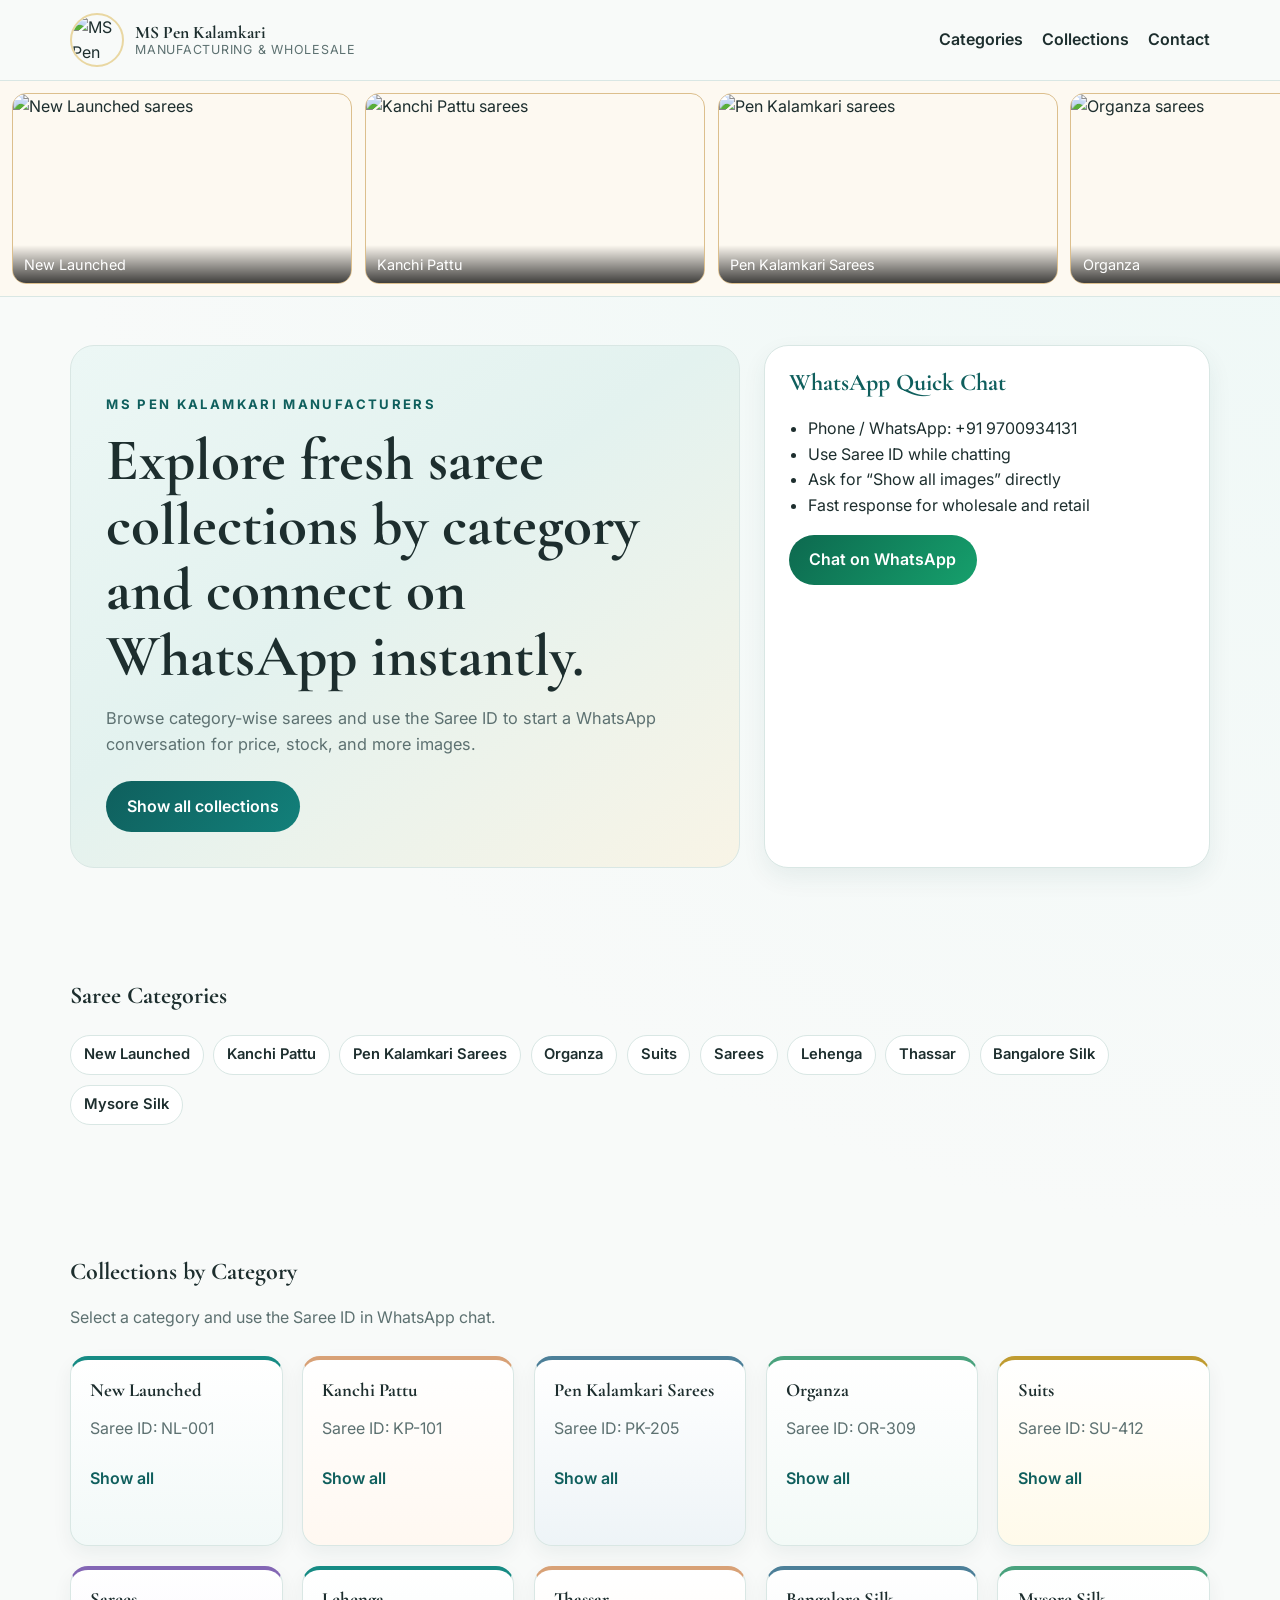
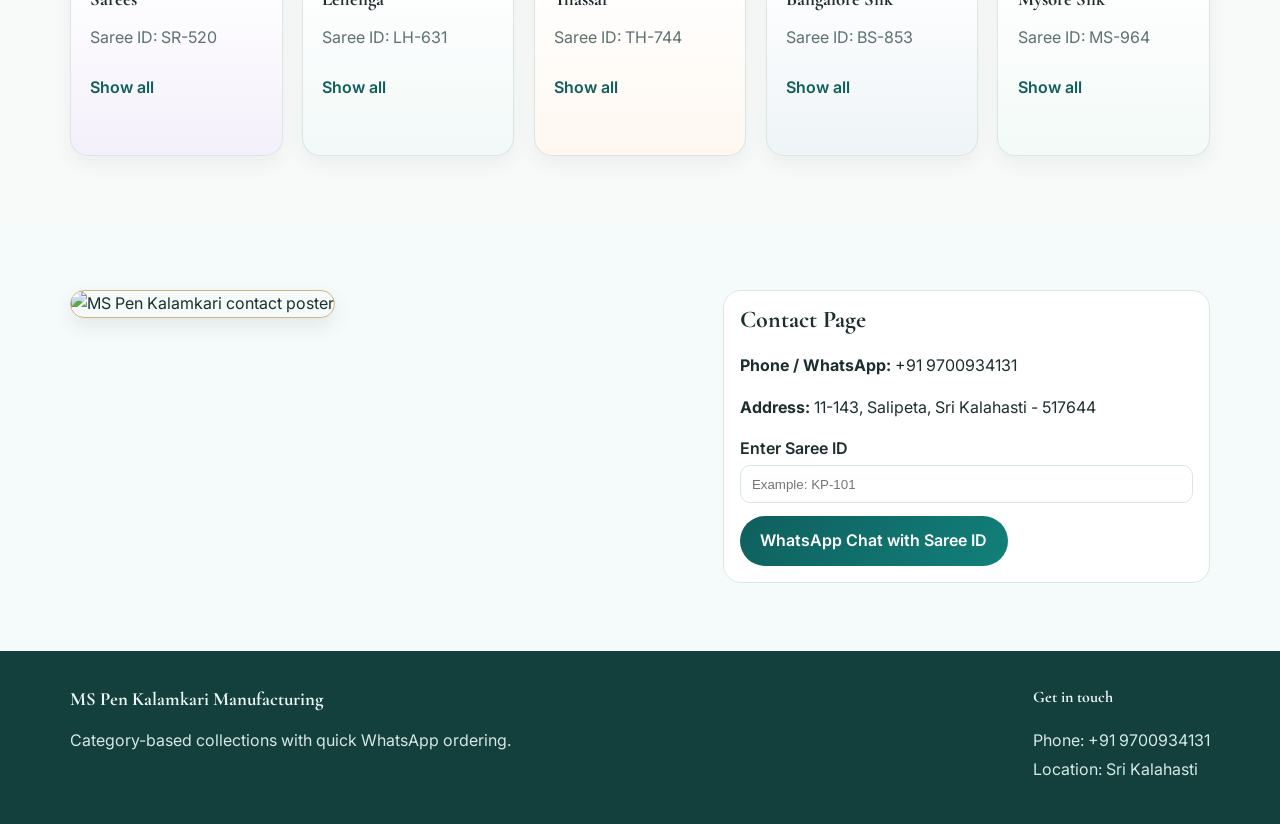
==== commit a55efaa0: "Add reduced-motion support and valid default WhatsApp link Agent-Logs-Url: https://github.com/reddyp" ====
--- a/index.html
+++ b/index.html
@@ -134,7 +134,7 @@
 
       <section id="collections" class="section container">
         <div class="section-head">
-          <h2>Show all Collections</h2>
+          <h2>Collections by Category</h2>
           <p>Select a category and use the Saree ID in WhatsApp chat.</p>
         </div>
 
@@ -206,8 +206,14 @@
             <p><strong>Address:</strong> 11-143, Salipeta, Sri Kalahasti - 517644</p>
             <label for="sareeIdInput">Enter Saree ID</label>
             <input id="sareeIdInput" type="text" placeholder="Example: KP-101" />
-            <a id="whatsappChatLink" class="btn" href="#" target="_blank" rel="noopener noreferrer"
-              >WhatsApp Chat with Saree ID</a
+            <a
+              id="whatsappChatLink"
+              class="btn"
+              href="https://wa.me/919700934131?text=Hello%20MS%20Pen%20Kalamkari%2C%20please%20share%20latest%20collections%20and%20show%20all%20images."
+              target="_blank"
+              rel="noopener noreferrer"
+            >
+              WhatsApp Chat with Saree ID</a
             >
           </div>
         </div>
@@ -235,7 +241,12 @@
       const whatsappItems = document.querySelectorAll(".whatsapp-item");
 
       if (sliderTrack) {
-        sliderTrack.innerHTML += sliderTrack.innerHTML;
+        const slides = Array.from(sliderTrack.children);
+        slides.forEach((slide) => {
+          const clone = slide.cloneNode(true);
+          clone.setAttribute("aria-hidden", "true");
+          sliderTrack.appendChild(clone);
+        });
       }
 
       const buildWhatsAppLink = (sareeId) => {
--- a/styles.css
+++ b/styles.css
@@ -205,6 +205,12 @@
   }
 }
 
+@media (prefers-reduced-motion: reduce) {
+  .slider-track {
+    animation: none;
+  }
+}
+
 .trend-panel {
   background: var(--surface);
   border: 1px solid var(--border);
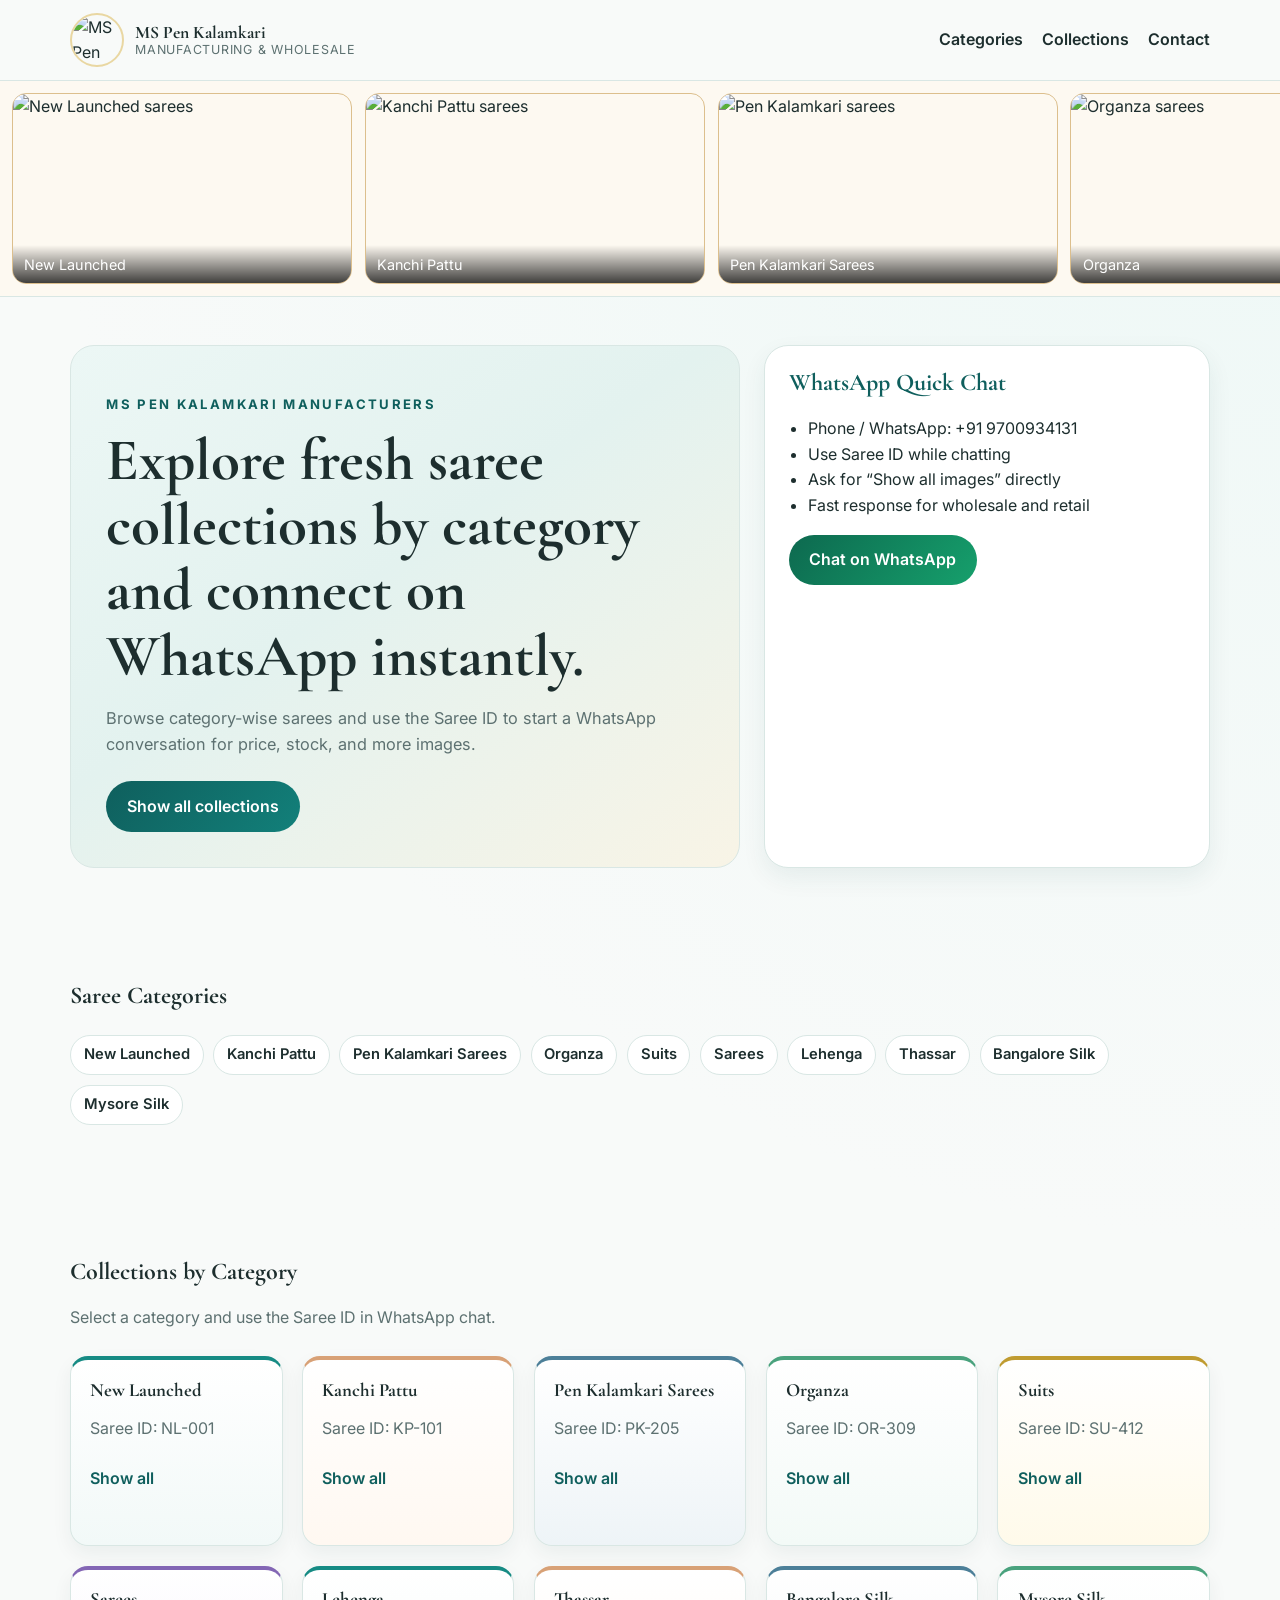
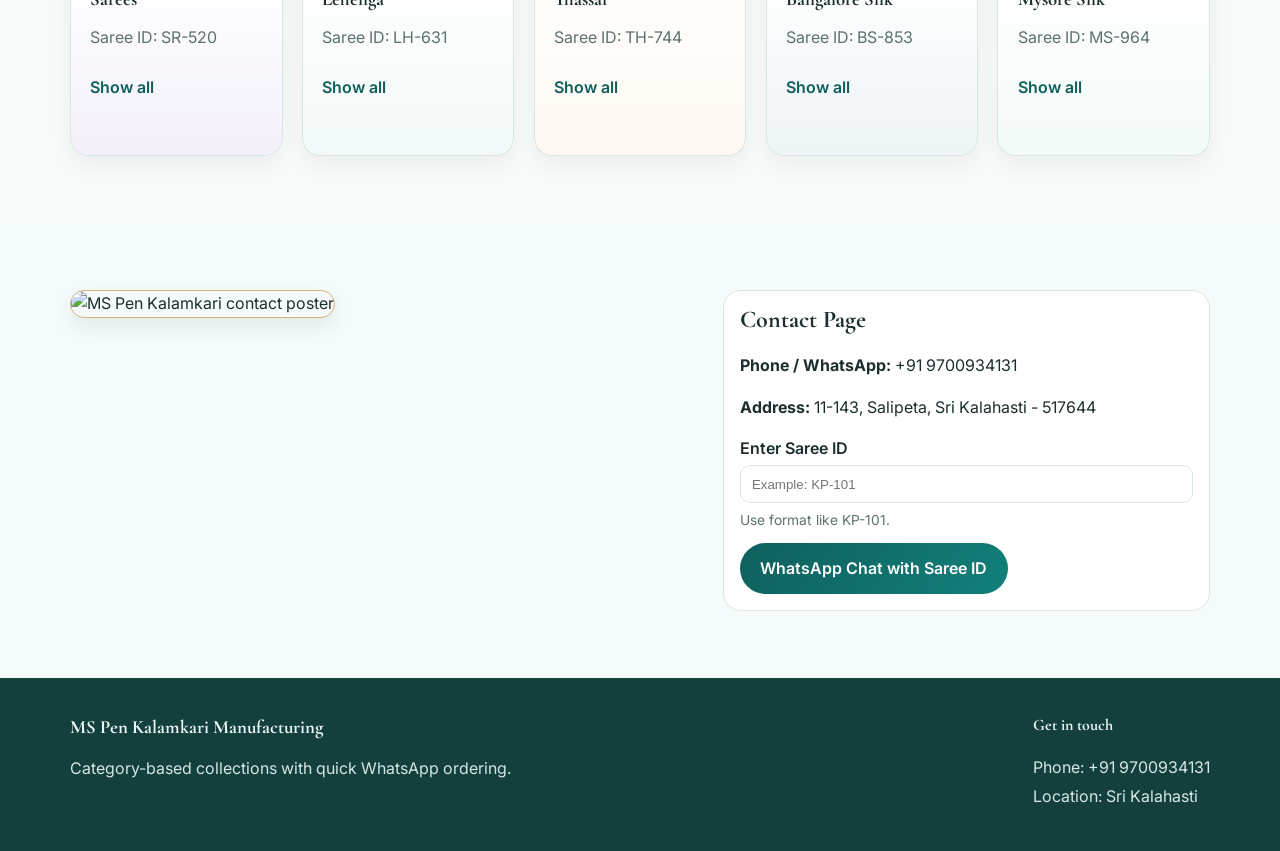
==== commit 6ebd6d1b: "Show invalid Saree ID feedback in contact WhatsApp flow Agent-Logs-Url: https://github.com/reddypras" ====
--- a/index.html
+++ b/index.html
@@ -205,7 +205,8 @@
             <p><strong>Phone / WhatsApp:</strong> +91 9700934131</p>
             <p><strong>Address:</strong> 11-143, Salipeta, Sri Kalahasti - 517644</p>
             <label for="sareeIdInput">Enter Saree ID</label>
-            <input id="sareeIdInput" type="text" placeholder="Example: KP-101" />
+            <input id="sareeIdInput" type="text" placeholder="Example: KP-101" aria-label="Enter Saree ID" />
+            <small id="sareeIdHint" class="input-hint">Use format like KP-101.</small>
             <a
               id="whatsappChatLink"
               class="btn"
@@ -237,8 +238,15 @@
       const phoneNumber = "919700934131";
       const sliderTrack = document.querySelector(".slider-track");
       const sareeIdInput = document.getElementById("sareeIdInput");
+      const sareeIdHint = document.getElementById("sareeIdHint");
       const whatsappChatLink = document.getElementById("whatsappChatLink");
       const whatsappItems = document.querySelectorAll(".whatsapp-item");
+      const slideItems = document.querySelectorAll(".slide");
+
+      const sanitizeSareeId = (value) => {
+        const normalized = (value || "").trim().toUpperCase();
+        return /^[A-Z]{1,3}-\d{2,4}$/.test(normalized) ? normalized : "";
+      };
 
       if (sliderTrack) {
         const slides = Array.from(sliderTrack.children);
@@ -249,6 +257,8 @@
         });
       }
 
+      slideItems.forEach((slide) => slide.setAttribute("tabindex", "0"));
+
       const buildWhatsAppLink = (sareeId) => {
         const message = sareeId
           ? `Hello MS Pen Kalamkari, please share details and more images for Saree ID: ${sareeId}`
@@ -257,15 +267,21 @@
       };
 
       whatsappItems.forEach((item) => {
-        const sareeId = item.dataset.sareeId || "";
+        const sareeId = sanitizeSareeId(item.dataset.sareeId || "");
         item.href = buildWhatsAppLink(sareeId);
         item.target = "_blank";
         item.rel = "noopener noreferrer";
       });
 
       const updateContactWhatsApp = () => {
-        const sareeId = sareeIdInput.value.trim();
+        const rawSareeId = sareeIdInput.value.trim();
+        const sareeId = sanitizeSareeId(rawSareeId);
         whatsappChatLink.href = buildWhatsAppLink(sareeId);
+        if (sareeIdHint) {
+          const isInvalid = rawSareeId.length > 0 && !sareeId;
+          sareeIdHint.textContent = isInvalid ? "Invalid format. Use pattern like KP-101." : "Use format like KP-101.";
+          sareeIdHint.classList.toggle("error", isInvalid);
+        }
       };
 
       if (sareeIdInput && whatsappChatLink) {
--- a/styles.css
+++ b/styles.css
@@ -9,6 +9,8 @@
   --surface: #ffffff;
   --border: #d9e7e4;
   --slider-duration: 45s;
+  --accent-green-start: #0d694f;
+  --accent-green-end: #16a06c;
 }
 
 * {
@@ -150,7 +152,7 @@
 
 .btn-secondary {
   margin-top: 1rem;
-  background: linear-gradient(130deg, #0d694f, #16a06c);
+  background: linear-gradient(130deg, var(--accent-green-start), var(--accent-green-end));
 }
 
 .slider-strip {
@@ -388,7 +390,18 @@
   border: 1px solid var(--border);
   border-radius: 10px;
   padding: 0.65rem 0.7rem;
+  margin-bottom: 0.35rem;
+}
+
+.input-hint {
+  display: block;
   margin-bottom: 0.8rem;
+  color: var(--muted);
+  font-size: 0.86rem;
+}
+
+.input-hint.error {
+  color: #b42318;
 }
 
 .footer {
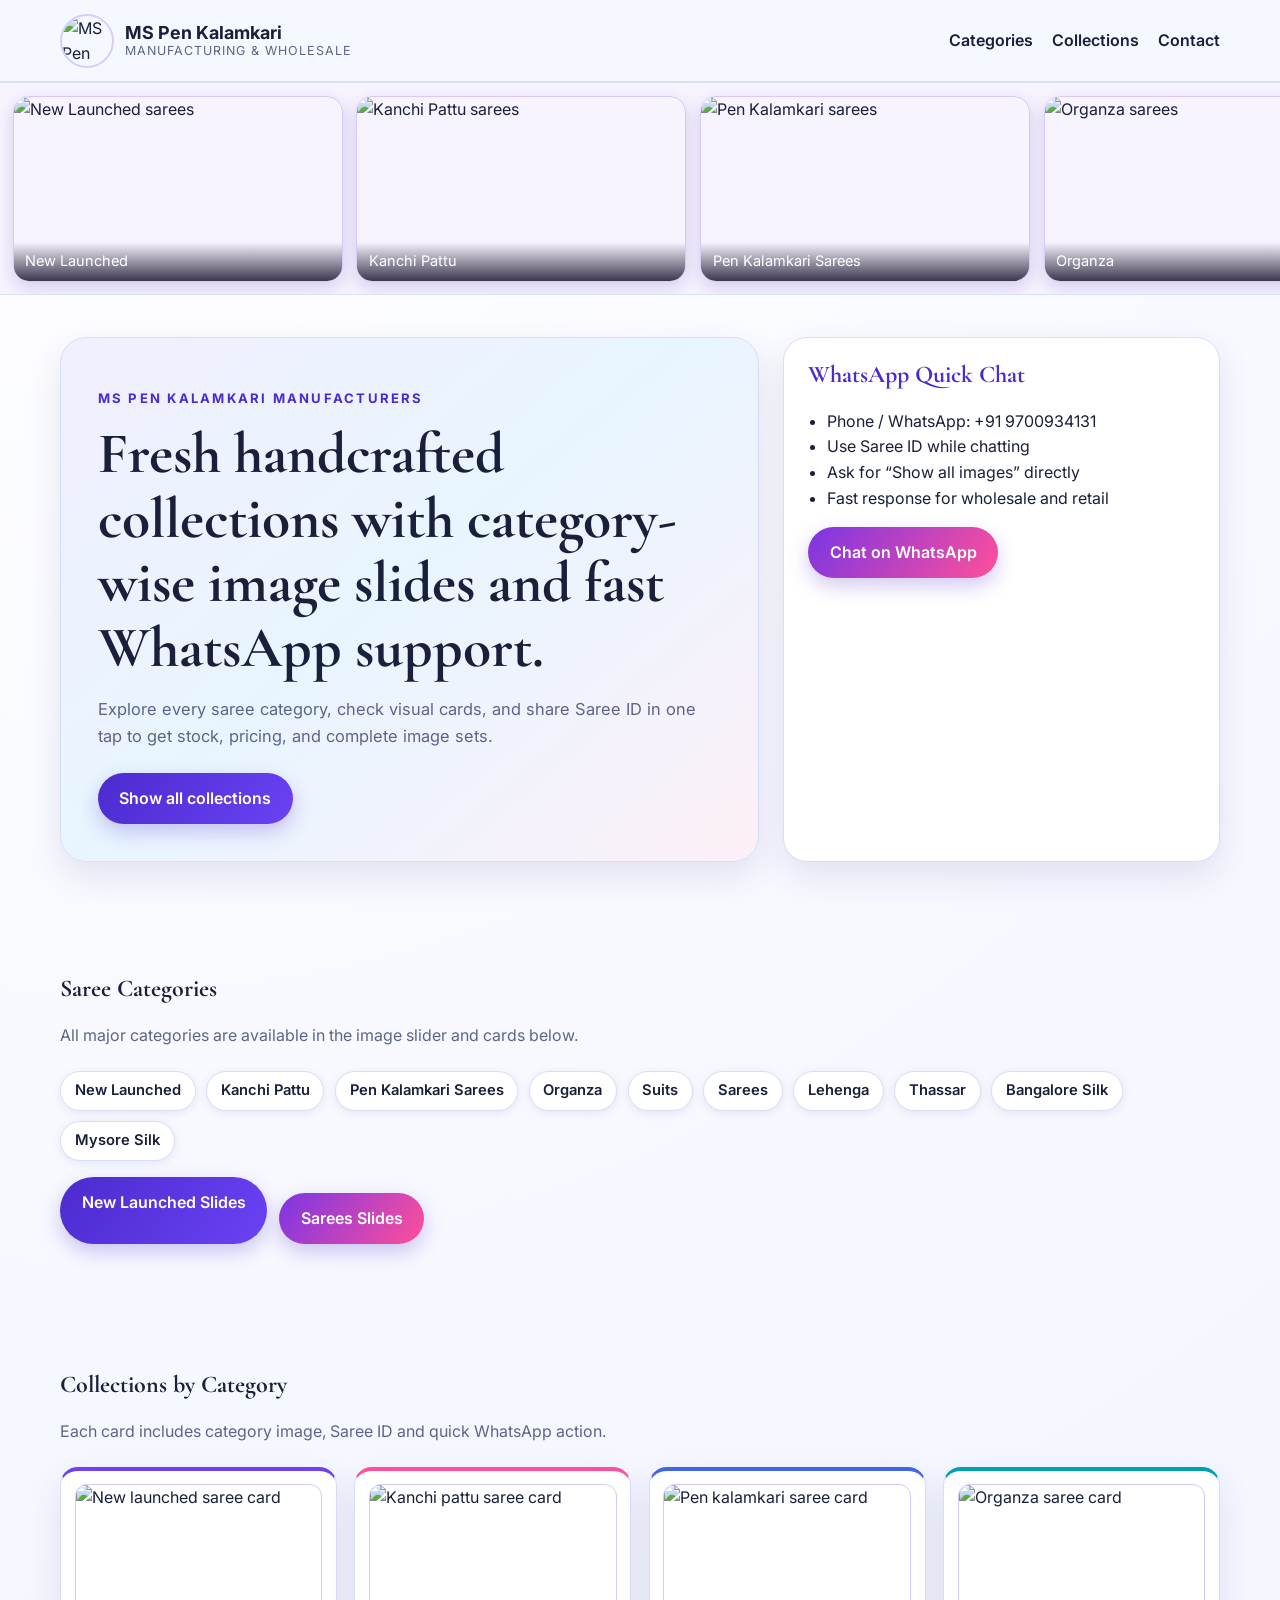
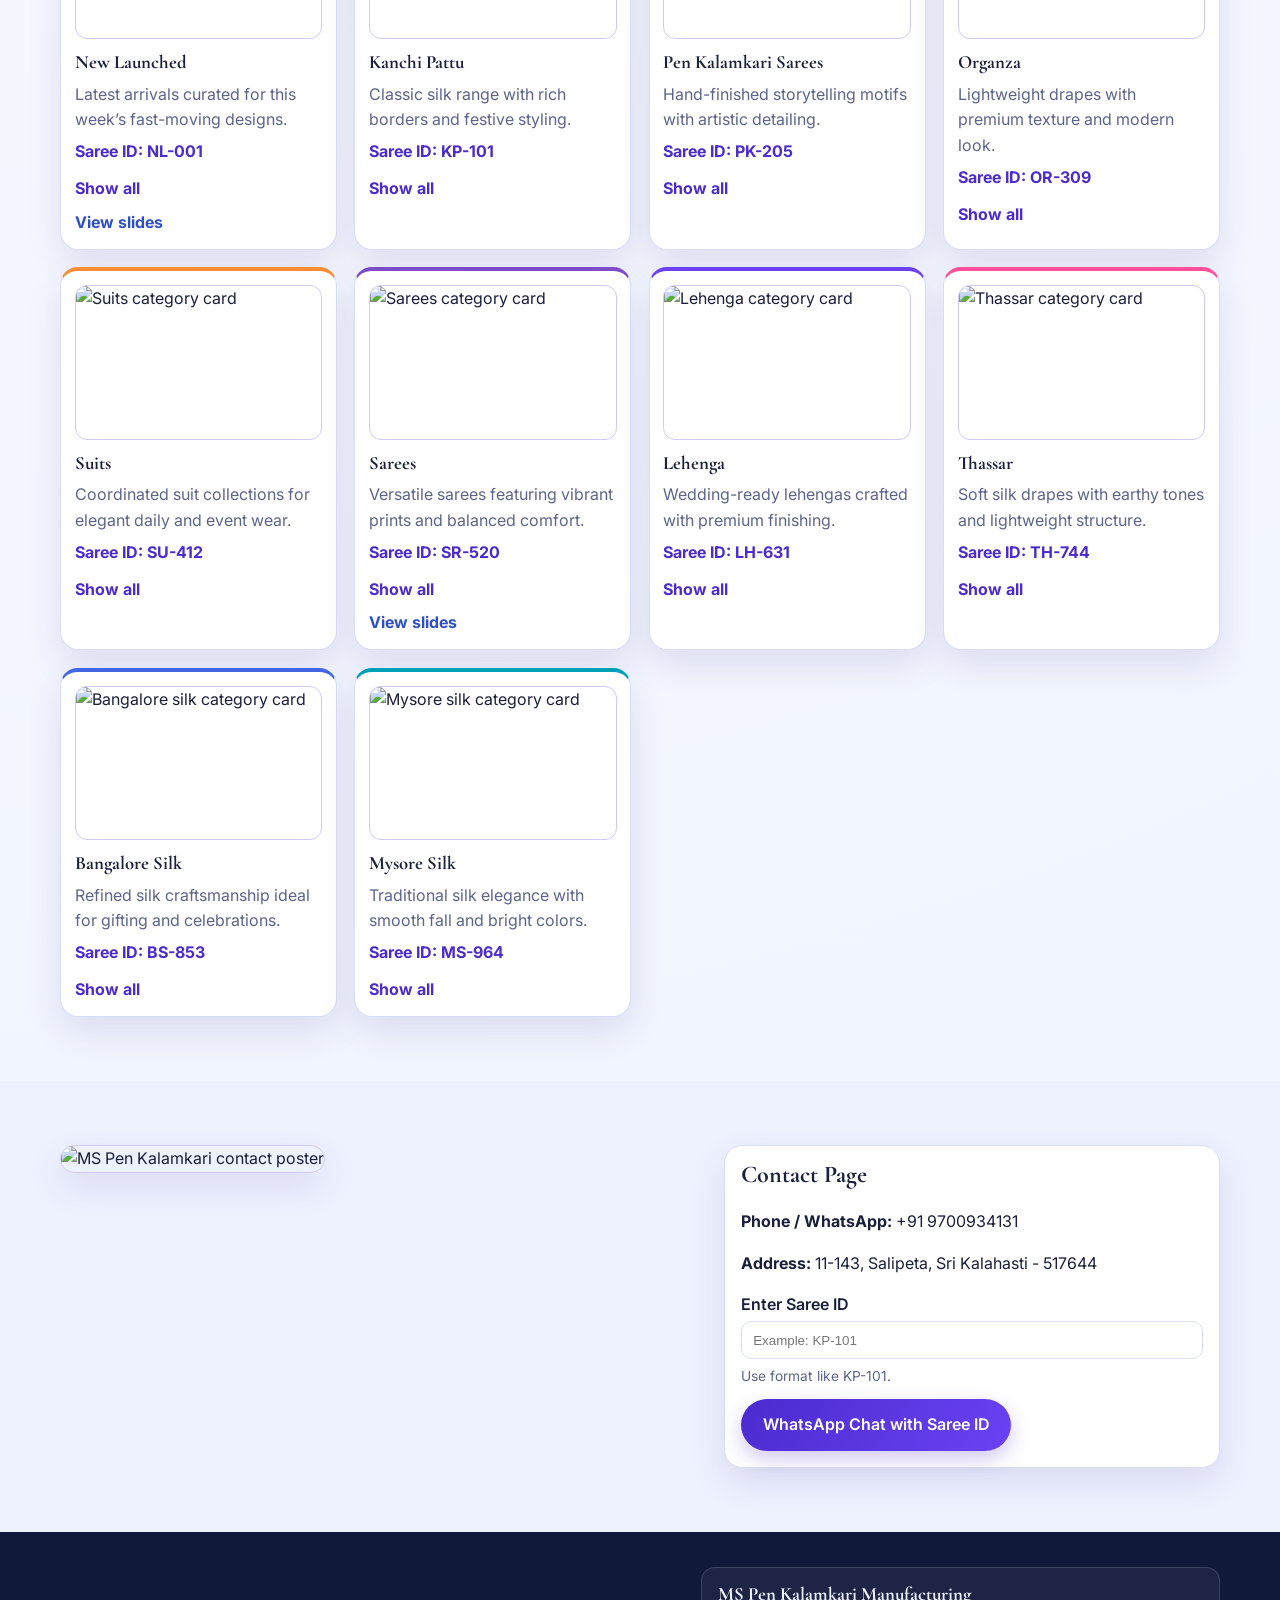
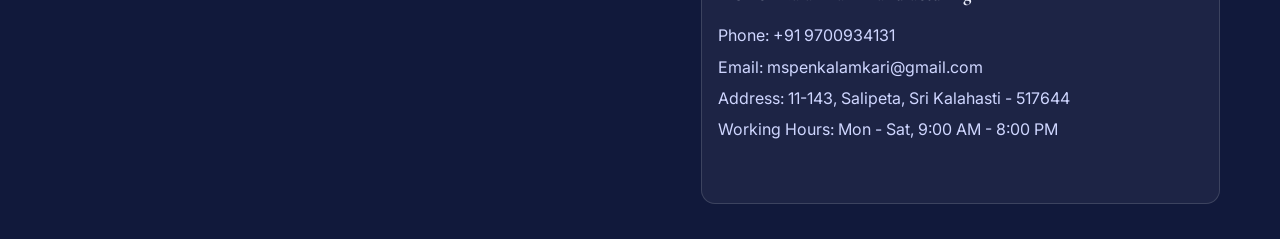
==== commit 87546c83: "Add Sarees and New Launched slide pages with homepage buttons Agent-Logs-Url: https://github.com/red" ====
--- a/index.html
+++ b/index.html
@@ -3,7 +3,7 @@
   <head>
     <meta charset="UTF-8" />
     <meta name="viewport" content="width=device-width, initial-scale=1.0" />
-    <title>MS Pen Kalamkari Sarees | Fresh Collections</title>
+    <title>MS Pen Kalamkari Sarees | Signature Collections</title>
     <link
       rel="icon"
       type="image/jpeg"
@@ -41,43 +41,43 @@
     <section class="slider-strip" aria-label="Saree category highlights">
       <div class="slider-track">
         <figure class="slide">
-          <img src="Images/new-launched/cover.svg" alt="New Launched sarees" />
+          <img src="Images/new-launched/slide.jpg" alt="New Launched sarees" />
           <figcaption>New Launched</figcaption>
         </figure>
         <figure class="slide">
-          <img src="Images/kanchi-pattu/cover.svg" alt="Kanchi Pattu sarees" />
+          <img src="Images/kanchi-pattu/slide.jpg" alt="Kanchi Pattu sarees" />
           <figcaption>Kanchi Pattu</figcaption>
         </figure>
         <figure class="slide">
-          <img src="Images/pen-kalamkari-sarees/cover.svg" alt="Pen Kalamkari sarees" />
+          <img src="Images/pen-kalamkari-sarees/slide.jpg" alt="Pen Kalamkari sarees" />
           <figcaption>Pen Kalamkari Sarees</figcaption>
         </figure>
         <figure class="slide">
-          <img src="Images/organza/cover.svg" alt="Organza sarees" />
+          <img src="Images/organza/slide.jpg" alt="Organza sarees" />
           <figcaption>Organza</figcaption>
         </figure>
         <figure class="slide">
-          <img src="Images/suits/cover.svg" alt="Suits collection" />
+          <img src="Images/suits/slide.jpg" alt="Suits collection" />
           <figcaption>Suits</figcaption>
         </figure>
         <figure class="slide">
-          <img src="Images/sarees/cover.svg" alt="Sarees collection" />
+          <img src="Images/sarees/slide.jpg" alt="Sarees collection" />
           <figcaption>Sarees</figcaption>
         </figure>
         <figure class="slide">
-          <img src="Images/lehenga/cover.svg" alt="Lehenga collection" />
+          <img src="Images/lehenga/slide.jpg" alt="Lehenga collection" />
           <figcaption>Lehenga</figcaption>
         </figure>
         <figure class="slide">
-          <img src="Images/thassar/cover.svg" alt="Thassar collection" />
+          <img src="Images/thassar/slide.jpg" alt="Thassar collection" />
           <figcaption>Thassar</figcaption>
         </figure>
         <figure class="slide">
-          <img src="Images/bangalore-silk/cover.svg" alt="Bangalore silk collection" />
+          <img src="Images/bangalore-silk/slide.jpg" alt="Bangalore silk collection" />
           <figcaption>Bangalore Silk</figcaption>
         </figure>
         <figure class="slide">
-          <img src="Images/mysore-silk/cover.svg" alt="Mysore silk collection" />
+          <img src="Images/mysore-silk/slide.jpg" alt="Mysore silk collection" />
           <figcaption>Mysore Silk</figcaption>
         </figure>
       </div>
@@ -88,10 +88,10 @@
         <div class="container hero-grid">
           <div class="hero-copy-block">
             <p class="eyebrow">MS Pen Kalamkari Manufacturers</p>
-            <h1>Explore fresh saree collections by category and connect on WhatsApp instantly.</h1>
+            <h1>Fresh handcrafted collections with category-wise image slides and fast WhatsApp support.</h1>
             <p class="hero-copy">
-              Browse category-wise sarees and use the Saree ID to start a WhatsApp conversation for price, stock,
-              and more images.
+              Explore every saree category, check visual cards, and share Saree ID in one tap to get stock, pricing,
+              and complete image sets.
             </p>
             <a href="#collections" class="btn">Show all collections</a>
           </div>
@@ -117,6 +117,7 @@
       <section id="categories" class="section container">
         <div class="section-head">
           <h2>Saree Categories</h2>
+          <p>All major categories are available in the image slider and cards below.</p>
         </div>
         <div class="category-list" aria-label="Saree categories">
           <span>New Launched</span>
@@ -130,63 +131,93 @@
           <span>Bangalore Silk</span>
           <span>Mysore Silk</span>
         </div>
+        <div class="category-actions">
+          <a class="btn" href="new-launched.html">New Launched Slides</a>
+          <a class="btn btn-secondary" href="sarees.html">Sarees Slides</a>
+        </div>
       </section>
 
       <section id="collections" class="section container">
         <div class="section-head">
           <h2>Collections by Category</h2>
-          <p>Select a category and use the Saree ID in WhatsApp chat.</p>
+          <p>Each card includes category image, Saree ID and quick WhatsApp action.</p>
         </div>
 
         <div class="cards">
           <article class="card card-royal">
+            <img class="card-image" src="Images/new-launched/slide.jpg" alt="New launched saree card" />
             <h3>New Launched</h3>
-            <p>Saree ID: NL-001</p>
+            <p>Latest arrivals curated for this week’s fast-moving designs.</p>
+            <p class="saree-id">Saree ID: NL-001</p>
             <a class="show-all-btn whatsapp-item" href="#" data-saree-id="NL-001">Show all</a>
+            <a class="show-all-btn view-slides-btn" href="new-launched.html">View slides</a>
           </article>
           <article class="card card-pastel">
+            <img class="card-image" src="Images/kanchi-pattu/slide.jpg" alt="Kanchi pattu saree card" />
             <h3>Kanchi Pattu</h3>
-            <p>Saree ID: KP-101</p>
+            <p>Classic silk range with rich borders and festive styling.</p>
+            <p class="saree-id">Saree ID: KP-101</p>
             <a class="show-all-btn whatsapp-item" href="#" data-saree-id="KP-101">Show all</a>
           </article>
           <article class="card card-heritage">
+            <img
+              class="card-image"
+              src="Images/pen-kalamkari-sarees/slide.jpg"
+              alt="Pen kalamkari saree card"
+            />
             <h3>Pen Kalamkari Sarees</h3>
-            <p>Saree ID: PK-205</p>
+            <p>Hand-finished storytelling motifs with artistic detailing.</p>
+            <p class="saree-id">Saree ID: PK-205</p>
             <a class="show-all-btn whatsapp-item" href="#" data-saree-id="PK-205">Show all</a>
           </article>
           <article class="card card-office">
+            <img class="card-image" src="Images/organza/slide.jpg" alt="Organza saree card" />
             <h3>Organza</h3>
-            <p>Saree ID: OR-309</p>
+            <p>Lightweight drapes with premium texture and modern look.</p>
+            <p class="saree-id">Saree ID: OR-309</p>
             <a class="show-all-btn whatsapp-item" href="#" data-saree-id="OR-309">Show all</a>
           </article>
           <article class="card card-festival">
+            <img class="card-image" src="Images/suits/slide.jpg" alt="Suits category card" />
             <h3>Suits</h3>
-            <p>Saree ID: SU-412</p>
+            <p>Coordinated suit collections for elegant daily and event wear.</p>
+            <p class="saree-id">Saree ID: SU-412</p>
             <a class="show-all-btn whatsapp-item" href="#" data-saree-id="SU-412">Show all</a>
           </article>
           <article class="card card-fusion">
+            <img class="card-image" src="Images/sarees/slide.jpg" alt="Sarees category card" />
             <h3>Sarees</h3>
-            <p>Saree ID: SR-520</p>
+            <p>Versatile sarees featuring vibrant prints and balanced comfort.</p>
+            <p class="saree-id">Saree ID: SR-520</p>
             <a class="show-all-btn whatsapp-item" href="#" data-saree-id="SR-520">Show all</a>
+            <a class="show-all-btn view-slides-btn" href="sarees.html">View slides</a>
           </article>
           <article class="card card-royal">
+            <img class="card-image" src="Images/lehenga/slide.jpg" alt="Lehenga category card" />
             <h3>Lehenga</h3>
-            <p>Saree ID: LH-631</p>
+            <p>Wedding-ready lehengas crafted with premium finishing.</p>
+            <p class="saree-id">Saree ID: LH-631</p>
             <a class="show-all-btn whatsapp-item" href="#" data-saree-id="LH-631">Show all</a>
           </article>
           <article class="card card-pastel">
+            <img class="card-image" src="Images/thassar/slide.jpg" alt="Thassar category card" />
             <h3>Thassar</h3>
-            <p>Saree ID: TH-744</p>
+            <p>Soft silk drapes with earthy tones and lightweight structure.</p>
+            <p class="saree-id">Saree ID: TH-744</p>
             <a class="show-all-btn whatsapp-item" href="#" data-saree-id="TH-744">Show all</a>
           </article>
           <article class="card card-heritage">
+            <img class="card-image" src="Images/bangalore-silk/slide.jpg" alt="Bangalore silk category card" />
             <h3>Bangalore Silk</h3>
-            <p>Saree ID: BS-853</p>
+            <p>Refined silk craftsmanship ideal for gifting and celebrations.</p>
+            <p class="saree-id">Saree ID: BS-853</p>
             <a class="show-all-btn whatsapp-item" href="#" data-saree-id="BS-853">Show all</a>
           </article>
           <article class="card card-office">
+            <img class="card-image" src="Images/mysore-silk/slide.jpg" alt="Mysore silk category card" />
             <h3>Mysore Silk</h3>
-            <p>Saree ID: MS-964</p>
+            <p>Traditional silk elegance with smooth fall and bright colors.</p>
+            <p class="saree-id">Saree ID: MS-964</p>
             <a class="show-all-btn whatsapp-item" href="#" data-saree-id="MS-964">Show all</a>
           </article>
         </div>
@@ -223,17 +254,24 @@
 
     <footer class="footer">
       <div class="container footer-grid">
-        <div>
+        <div class="footer-map" aria-label="Store location map">
+          <iframe
+            title="MS Pen Kalamkari Location"
+            loading="lazy"
+            referrerpolicy="no-referrer-when-downgrade"
+            src="https://www.google.com/maps?q=13.7496,79.6991&z=15&output=embed"
+          ></iframe>
+        </div>
+        <div class="footer-contact">
           <h3>MS Pen Kalamkari Manufacturing</h3>
-          <p>Category-based collections with quick WhatsApp ordering.</p>
-        </div>
-        <div>
-          <h4>Get in touch</h4>
           <p>Phone: +91 9700934131</p>
-          <p>Location: Sri Kalahasti</p>
+          <p>Email: mspenkalamkari@gmail.com</p>
+          <p>Address: 11-143, Salipeta, Sri Kalahasti - 517644</p>
+          <p>Working Hours: Mon - Sat, 9:00 AM - 8:00 PM</p>
         </div>
       </div>
     </footer>
+
     <script>
       const phoneNumber = "919700934131";
       const sliderTrack = document.querySelector(".slider-track");
--- a/styles.css
+++ b/styles.css
@@ -1,16 +1,15 @@
 :root {
-  --bg: #f8faf9;
-  --text: #1d2e2e;
-  --muted: #5d7171;
-  --accent: #12807a;
-  --accent-dark: #0f5f5d;
-  --gold: #bf9b30;
-  --gold-soft: #e9d7a2;
-  --surface: #ffffff;
-  --border: #d9e7e4;
-  --slider-duration: 45s;
-  --accent-green-start: #0d694f;
-  --accent-green-end: #16a06c;
+  --bg: #f6f8ff;
+  --bg-soft: #eef2ff;
+  --text: #1a1f3a;
+  --muted: #5d648a;
+  --accent: #6a42f4;
+  --accent-dark: #4b2bcf;
+  --accent-alt: #ff4f9a;
+  --card-bg: #ffffff;
+  --border: #d9def7;
+  --shadow: 0 14px 34px rgba(63, 46, 124, 0.12);
+  --slider-duration: 40s;
 }
 
 * {
@@ -21,7 +20,7 @@
   margin: 0;
   font-family: "Inter", sans-serif;
   color: var(--text);
-  background: radial-gradient(circle at top right, #edf8f6 0%, var(--bg) 45%);
+  background: radial-gradient(circle at 8% -4%, #ffffff 0%, var(--bg) 40%, #edf3ff 100%);
   line-height: 1.6;
 }
 
@@ -30,22 +29,22 @@
 h3,
 h4 {
   font-family: "Cormorant Garamond", serif;
-  line-height: 1.1;
+  line-height: 1.12;
   margin-top: 0;
 }
 
 .container {
-  width: min(1140px, 92vw);
+  width: min(1160px, 92vw);
   margin: 0 auto;
 }
 
 .topbar {
   position: sticky;
   top: 0;
-  z-index: 10;
-  background: rgba(248, 250, 249, 0.96);
+  z-index: 12;
+  background: rgba(246, 248, 255, 0.9);
   border-bottom: 1px solid var(--border);
-  backdrop-filter: blur(8px);
+  backdrop-filter: blur(10px);
 }
 
 .nav {
@@ -53,7 +52,7 @@
   justify-content: space-between;
   align-items: center;
   gap: 1.5rem;
-  padding: 0.8rem 0;
+  padding: 0.85rem 0;
 }
 
 .brand {
@@ -69,7 +68,7 @@
   height: 54px;
   border-radius: 50%;
   object-fit: cover;
-  border: 2px solid var(--gold-soft);
+  border: 2px solid #d6ccff;
 }
 
 .brand span {
@@ -79,14 +78,13 @@
 }
 
 .brand strong {
-  font-size: 1.1rem;
-  font-family: "Cormorant Garamond", serif;
+  font-size: 1.12rem;
 }
 
 .brand small {
   color: var(--muted);
   font-size: 0.78rem;
-  letter-spacing: 0.06em;
+  letter-spacing: 0.08em;
   text-transform: uppercase;
 }
 
@@ -102,69 +100,71 @@
 }
 
 .hero {
-  padding: 3rem 0 3rem;
+  padding: 2.6rem 0 3.1rem;
 }
 
 .hero-grid {
   display: grid;
-  grid-template-columns: 1.5fr 1fr;
+  grid-template-columns: 1.6fr 1fr;
   gap: 1.5rem;
-  align-items: stretch;
 }
 
 .hero-copy-block {
-  background: linear-gradient(145deg, #ecf7f5 0%, #e3f2ef 45%, #f8f4e6 100%);
-  border: 1px solid var(--border);
-  border-radius: 24px;
-  padding: clamp(1.3rem, 3.5vw, 2.2rem);
+  background: linear-gradient(140deg, #f1efff 0%, #e8f5ff 48%, #fdf0f8 100%);
+  border: 1px solid var(--border);
+  border-radius: 26px;
+  padding: clamp(1.3rem, 3.6vw, 2.3rem);
+  box-shadow: var(--shadow);
 }
 
 .eyebrow {
   font-size: 0.82rem;
   text-transform: uppercase;
-  letter-spacing: 0.18em;
+  letter-spacing: 0.17em;
   color: var(--accent-dark);
   font-weight: 700;
 }
 
 h1 {
-  font-size: clamp(2.1rem, 5vw, 3.7rem);
+  font-size: clamp(2rem, 4.8vw, 3.6rem);
   margin: 0.7rem 0 1rem;
 }
 
 .hero-copy {
   color: var(--muted);
-  font-size: 1.02rem;
+  font-size: 1.03rem;
   margin-bottom: 1.5rem;
 }
 
 .btn {
   display: inline-block;
-  padding: 0.78rem 1.3rem;
+  padding: 0.8rem 1.35rem;
   border-radius: 999px;
   text-decoration: none;
   color: #fff;
-  background: linear-gradient(130deg, var(--accent-dark), var(--accent));
+  background: linear-gradient(125deg, var(--accent-dark), var(--accent));
   font-weight: 600;
   border: 0;
   cursor: pointer;
+  box-shadow: 0 8px 20px rgba(80, 47, 199, 0.26);
 }
 
 .btn-secondary {
   margin-top: 1rem;
-  background: linear-gradient(130deg, var(--accent-green-start), var(--accent-green-end));
+  background: linear-gradient(125deg, #7b35e5, var(--accent-alt));
 }
 
 .slider-strip {
   overflow: hidden;
+  border-top: 1px solid var(--border);
   border-bottom: 1px solid var(--border);
-  background: #fdf9f1;
+  background: #f8f4ff;
 }
 
 .slider-track {
   display: flex;
-  gap: 0.8rem;
-  padding: 0.75rem;
+  gap: 0.85rem;
+  padding: 0.8rem;
   width: max-content;
   animation: slideLeft var(--slider-duration) linear infinite;
 }
@@ -172,11 +172,12 @@
 .slide {
   margin: 0;
   position: relative;
-  width: min(340px, 75vw);
+  width: min(330px, 74vw);
   aspect-ratio: 16 / 9;
-  border-radius: 14px;
+  border-radius: 16px;
   overflow: hidden;
-  border: 1px solid #dcbf8d;
+  border: 1px solid #d7caf9;
+  box-shadow: 0 6px 18px rgba(76, 51, 167, 0.2);
 }
 
 .slide img {
@@ -192,10 +193,10 @@
   right: 0;
   bottom: 0;
   margin: 0;
-  padding: 0.45rem 0.7rem;
-  font-size: 0.9rem;
+  padding: 0.48rem 0.72rem;
+  font-size: 0.91rem;
   color: #fff;
-  background: linear-gradient(180deg, transparent, rgba(0, 0, 0, 0.75));
+  background: linear-gradient(180deg, transparent, rgba(13, 8, 34, 0.8));
 }
 
 @keyframes slideLeft {
@@ -214,11 +215,11 @@
 }
 
 .trend-panel {
-  background: var(--surface);
+  background: #fff;
   border: 1px solid var(--border);
   border-radius: 24px;
   padding: 1.5rem;
-  box-shadow: 0 10px 25px rgba(19, 68, 67, 0.07);
+  box-shadow: var(--shadow);
 }
 
 .trend-panel h2 {
@@ -231,131 +232,118 @@
 }
 
 .section {
-  padding: 4.2rem 0;
+  padding: 4rem 0;
 }
 
 .section-head {
-  margin-bottom: 1.6rem;
+  margin-bottom: 1.4rem;
 }
 
 .section-head p {
   color: var(--muted);
 }
 
+.category-list {
+  display: flex;
+  flex-wrap: wrap;
+  gap: 0.65rem;
+}
+
+.category-list span {
+  padding: 0.45rem 0.86rem;
+  border: 1px solid var(--border);
+  border-radius: 999px;
+  background: #fff;
+  font-size: 0.92rem;
+  font-weight: 600;
+  box-shadow: 0 2px 8px rgba(63, 46, 124, 0.1);
+}
+
+.category-actions {
+  margin-top: 1rem;
+  display: flex;
+  gap: 0.75rem;
+  flex-wrap: wrap;
+}
+
 .cards {
   display: grid;
-  grid-template-columns: repeat(auto-fit, minmax(190px, 1fr));
-  gap: 1.2rem;
+  grid-template-columns: repeat(auto-fit, minmax(220px, 1fr));
+  gap: 1.1rem;
 }
 
 .card {
-  background: var(--surface);
+  background: var(--card-bg);
   border: 1px solid var(--border);
   border-radius: 18px;
-  padding: 1.2rem;
-  min-height: 190px;
-  box-shadow: 0 8px 20px rgba(13, 45, 45, 0.06);
+  padding: 0.85rem;
+  box-shadow: var(--shadow);
+  display: flex;
+  flex-direction: column;
+}
+
+.card-image {
+  width: 100%;
+  aspect-ratio: 16 / 10;
+  object-fit: cover;
+  border-radius: 12px;
+  margin-bottom: 0.8rem;
+  border: 1px solid #d2c9f8;
 }
 
 .card h3 {
-  margin-bottom: 0.6rem;
-}
-
-.card p,
-.about p {
+  margin-bottom: 0.35rem;
+}
+
+.card p {
   color: var(--muted);
+  margin: 0.2rem 0;
+}
+
+.saree-id {
+  font-weight: 700;
+  color: var(--accent-dark) !important;
 }
 
 .show-all-btn {
   margin-top: 0.5rem;
   display: inline-flex;
   align-items: center;
-  gap: 0.3rem;
   text-decoration: none;
-  font-weight: 600;
+  font-weight: 700;
   color: var(--accent-dark);
 }
 
-.category-list {
-  display: flex;
-  flex-wrap: wrap;
-  gap: 0.6rem;
-}
-
-.category-list span {
-  padding: 0.45rem 0.8rem;
-  border: 1px solid var(--border);
-  border-radius: 999px;
-  background: #fff;
-  font-size: 0.92rem;
-  font-weight: 600;
+.view-slides-btn {
+  color: #2f4ec9;
 }
 
 .card-royal {
-  background: linear-gradient(180deg, #ffffff 0%, #f2f9f8 100%);
-  border-top: 4px solid #168b84;
+  border-top: 4px solid #6a42f4;
 }
 
 .card-pastel {
-  background: linear-gradient(180deg, #ffffff 0%, #fff8f1 100%);
-  border-top: 4px solid #d8a176;
+  border-top: 4px solid #ff4f9a;
 }
 
 .card-heritage {
-  background: linear-gradient(180deg, #ffffff 0%, #eef4f7 100%);
-  border-top: 4px solid #4c7f98;
+  border-top: 4px solid #4165e4;
 }
 
 .card-office {
-  background: linear-gradient(180deg, #ffffff 0%, #f3faf7 100%);
-  border-top: 4px solid #49a27d;
+  border-top: 4px solid #00a0b8;
 }
 
 .card-festival {
-  background: linear-gradient(180deg, #ffffff 0%, #fffaea 100%);
-  border-top: 4px solid var(--gold);
+  border-top: 4px solid #f98c35;
 }
 
 .card-fusion {
-  background: linear-gradient(180deg, #ffffff 0%, #f4f0fb 100%);
-  border-top: 4px solid #8366b4;
-}
-
-.signature {
-  background: linear-gradient(180deg, #f4faf9 0%, #edf4f2 100%);
-}
-
-.signature-grid {
-  display: grid;
-  grid-template-columns: repeat(3, minmax(0, 1fr));
-  gap: 1rem;
-}
-
-.signature-grid article {
-  background: #fff;
-  border-radius: 16px;
-  border: 1px solid var(--border);
-  padding: 1rem;
-}
-
-.about {
-  background: #f5fbfa;
-}
-
-.about-grid {
-  display: grid;
-  grid-template-columns: 2fr 1fr;
-  gap: 1.4rem;
-  align-items: start;
-}
-
-.about ul {
-  margin: 0;
-  padding-left: 1.1rem;
+  border-top: 4px solid #7c4cc9;
 }
 
 .contact {
-  background: #f5fbfa;
+  background: var(--bg-soft);
 }
 
 .contact-grid {
@@ -368,8 +356,8 @@
 .contact-poster img {
   width: 100%;
   border-radius: 18px;
-  border: 1px solid #d7b27c;
-  box-shadow: 0 8px 20px rgba(0, 0, 0, 0.08);
+  border: 1px solid #d2c7f3;
+  box-shadow: var(--shadow);
 }
 
 .contact-content {
@@ -377,6 +365,7 @@
   border: 1px solid var(--border);
   border-radius: 18px;
   padding: 1rem;
+  box-shadow: var(--shadow);
 }
 
 .contact-content label {
@@ -405,35 +394,44 @@
 }
 
 .footer {
-  background: #133f3d;
-  color: #ecf7f5;
-  padding: 2.4rem 0;
+  background: #11193b;
+  color: #eef2ff;
+  padding: 2.2rem 0;
 }
 
 .footer-grid {
-  display: flex;
-  justify-content: space-between;
+  display: grid;
+  grid-template-columns: 1.2fr 1fr;
   gap: 1.2rem;
-  flex-wrap: wrap;
-}
-
-.footer p {
-  margin: 0.2rem 0;
-  color: #d5e8e4;
+  align-items: stretch;
+}
+
+.footer-map iframe {
+  width: 100%;
+  min-height: 230px;
+  border: 0;
+  border-radius: 14px;
+}
+
+.footer-contact {
+  background: rgba(255, 255, 255, 0.05);
+  border: 1px solid rgba(255, 255, 255, 0.14);
+  border-radius: 14px;
+  padding: 1rem;
+}
+
+.footer-contact p {
+  margin: 0.35rem 0;
+  color: #cfd6ff;
 }
 
 @media (max-width: 960px) {
-  .hero-grid,
-  .cards {
-    grid-template-columns: 1fr 1fr;
-  }
-
-  .hero-copy-block {
-    grid-column: span 2;
-  }
-
-  .about-grid,
-  .contact-grid {
+  .hero-grid {
+    grid-template-columns: 1fr;
+  }
+
+  .contact-grid,
+  .footer-grid {
     grid-template-columns: 1fr;
   }
 }
@@ -447,13 +445,8 @@
     padding-top: 4rem;
   }
 
-  .hero-grid,
   .cards {
     grid-template-columns: 1fr;
-  }
-
-  .hero-copy-block {
-    grid-column: auto;
   }
 
   .brand img {
